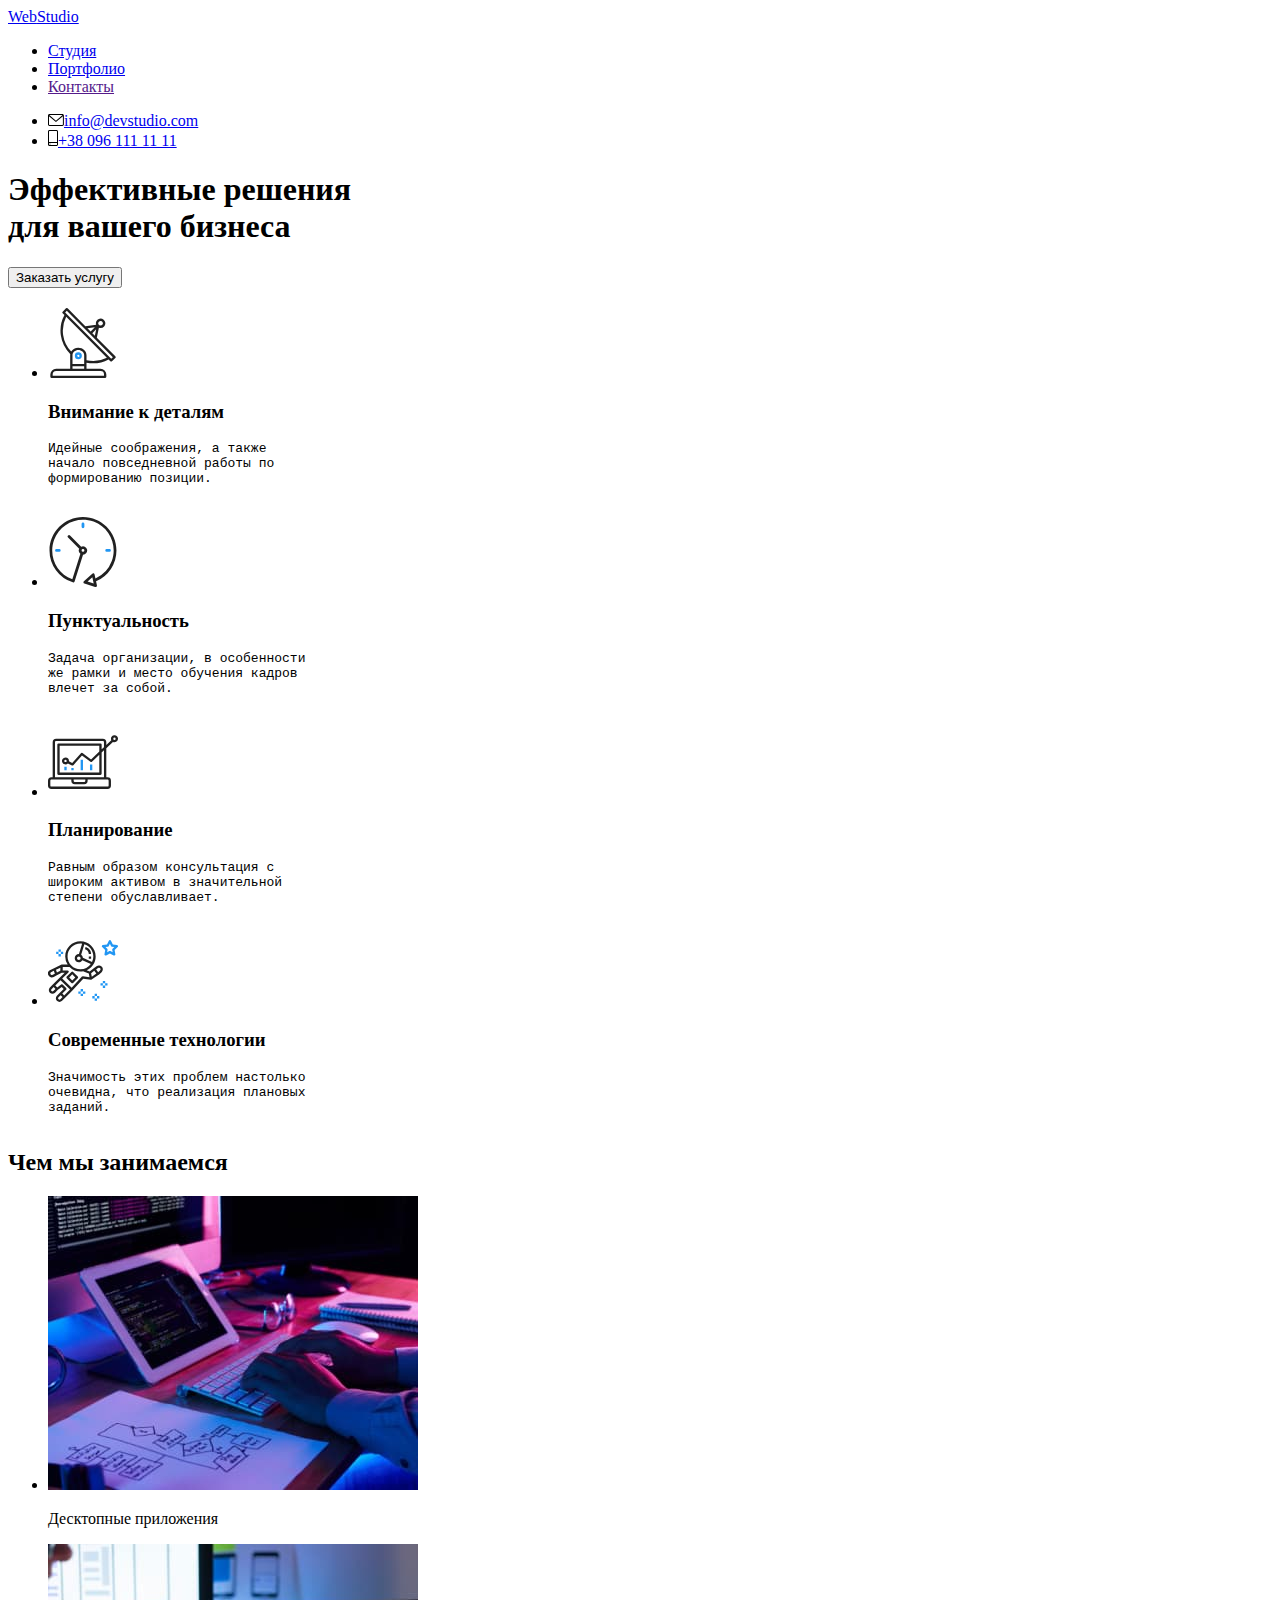
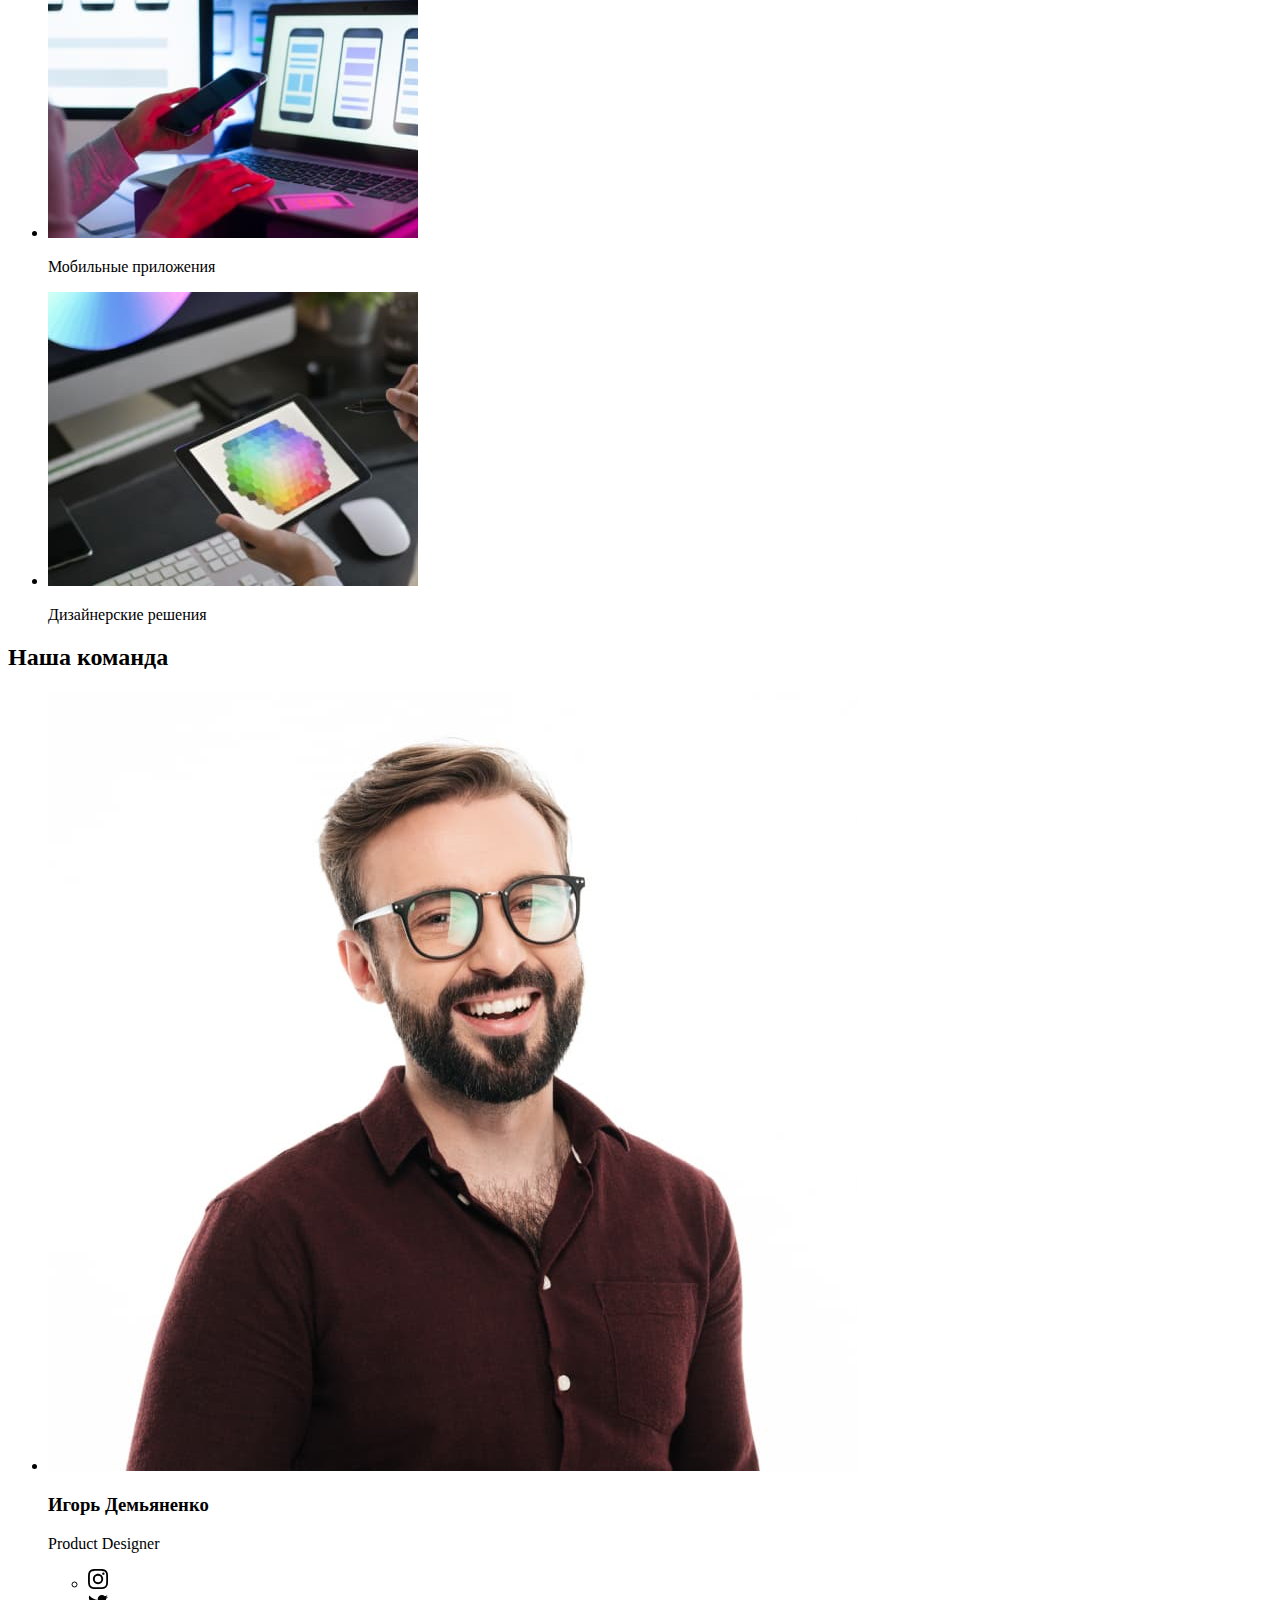
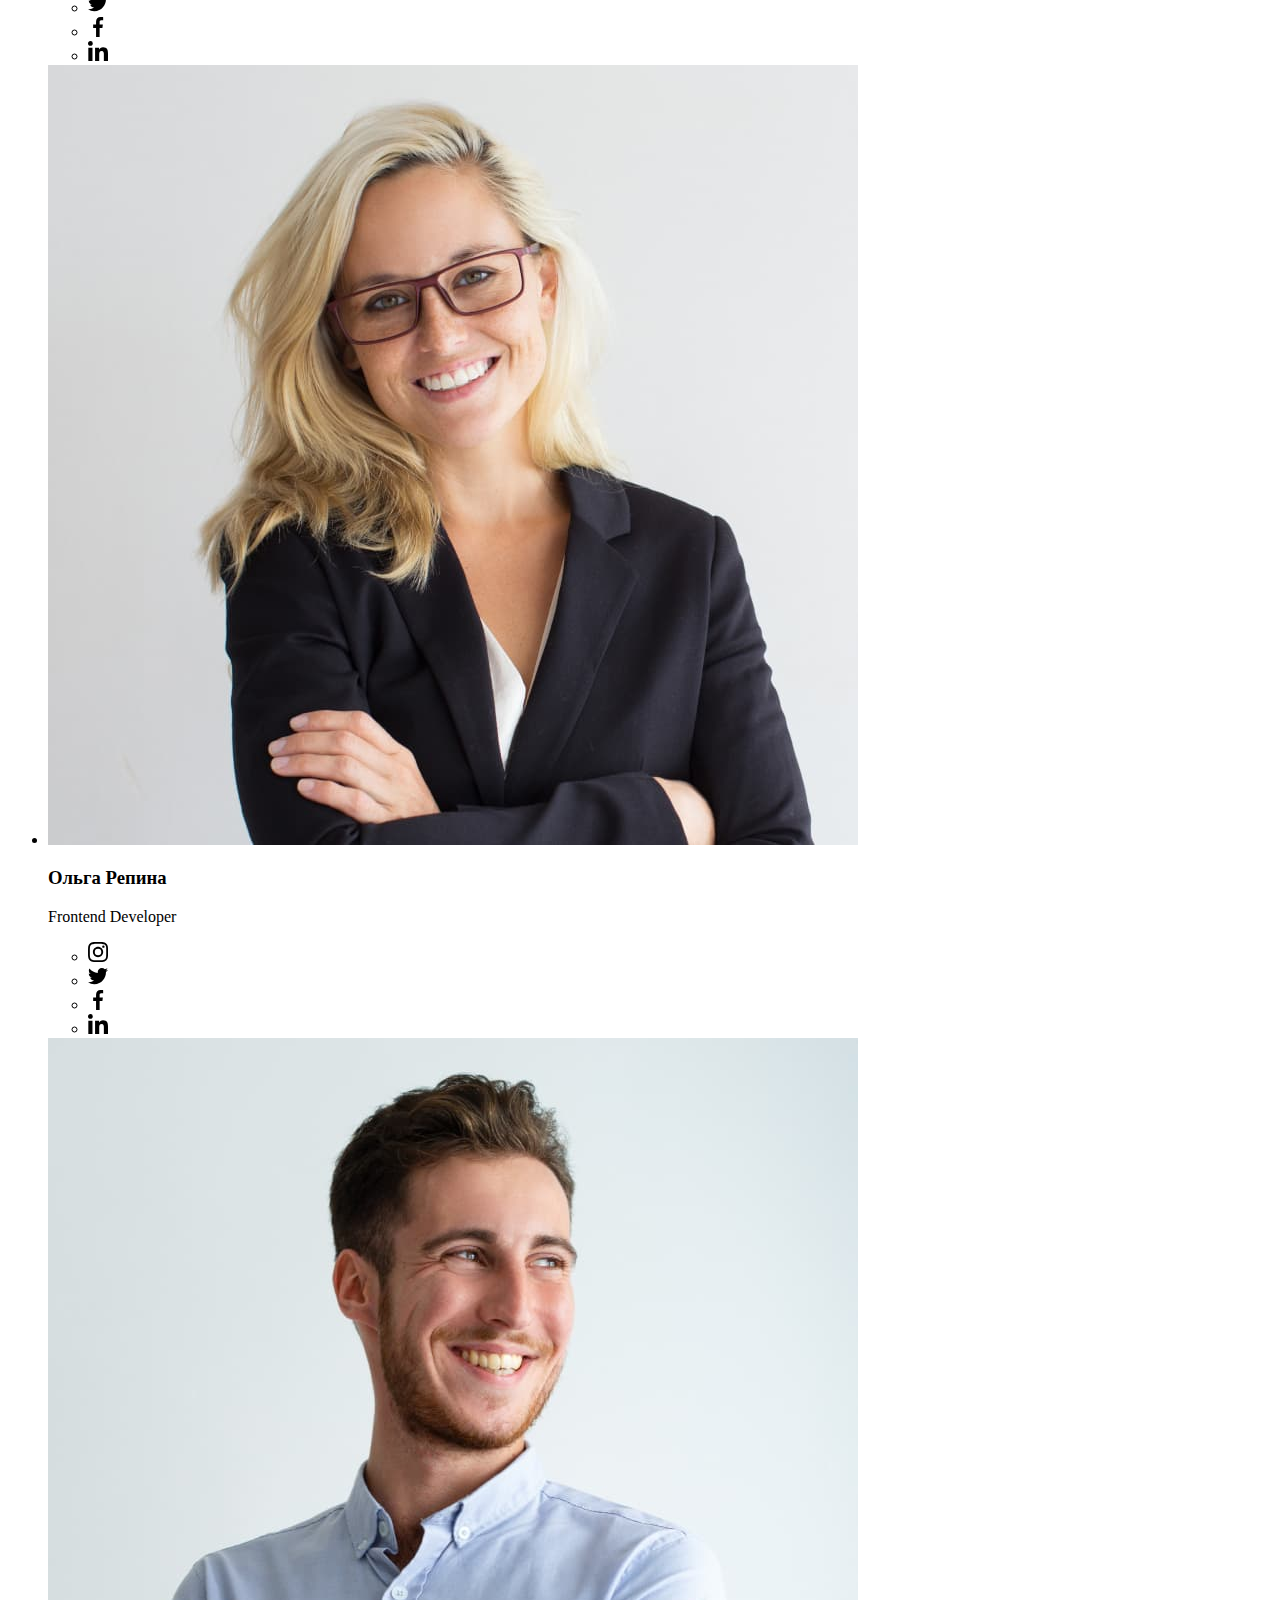
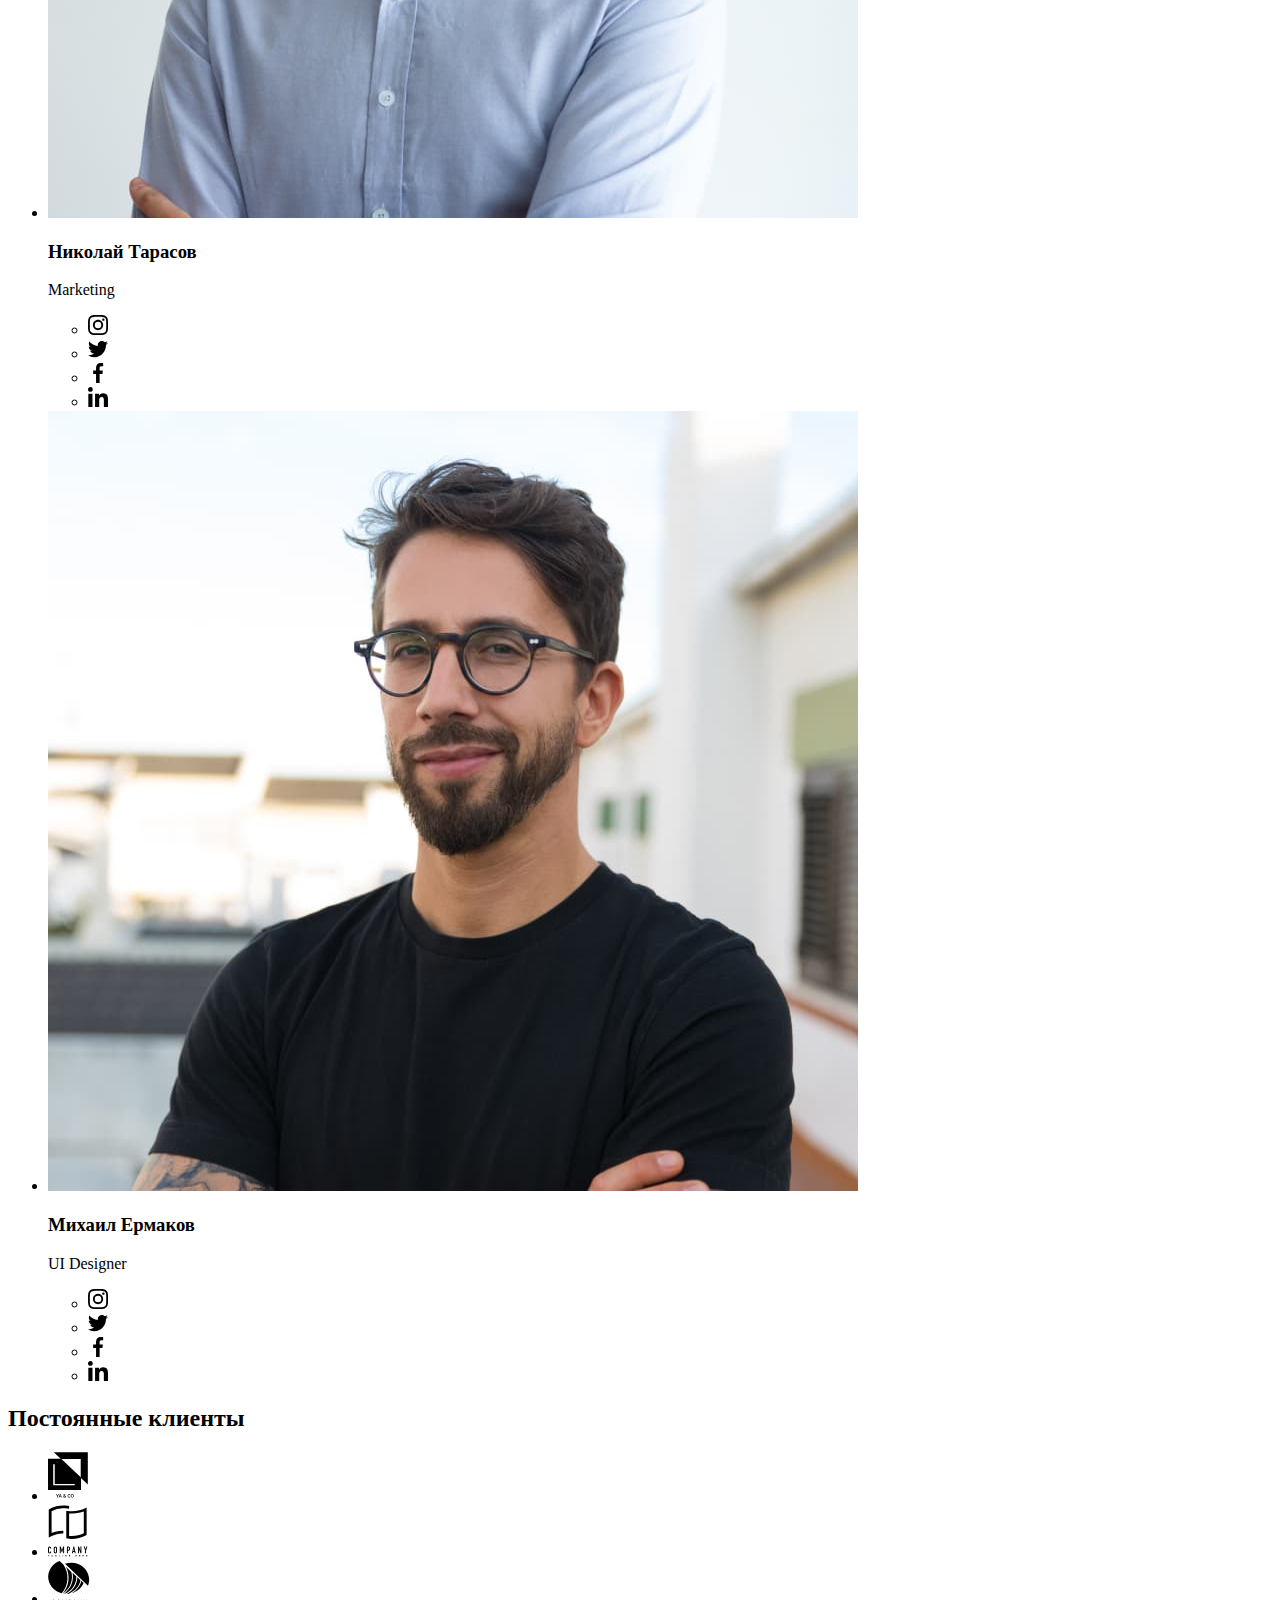
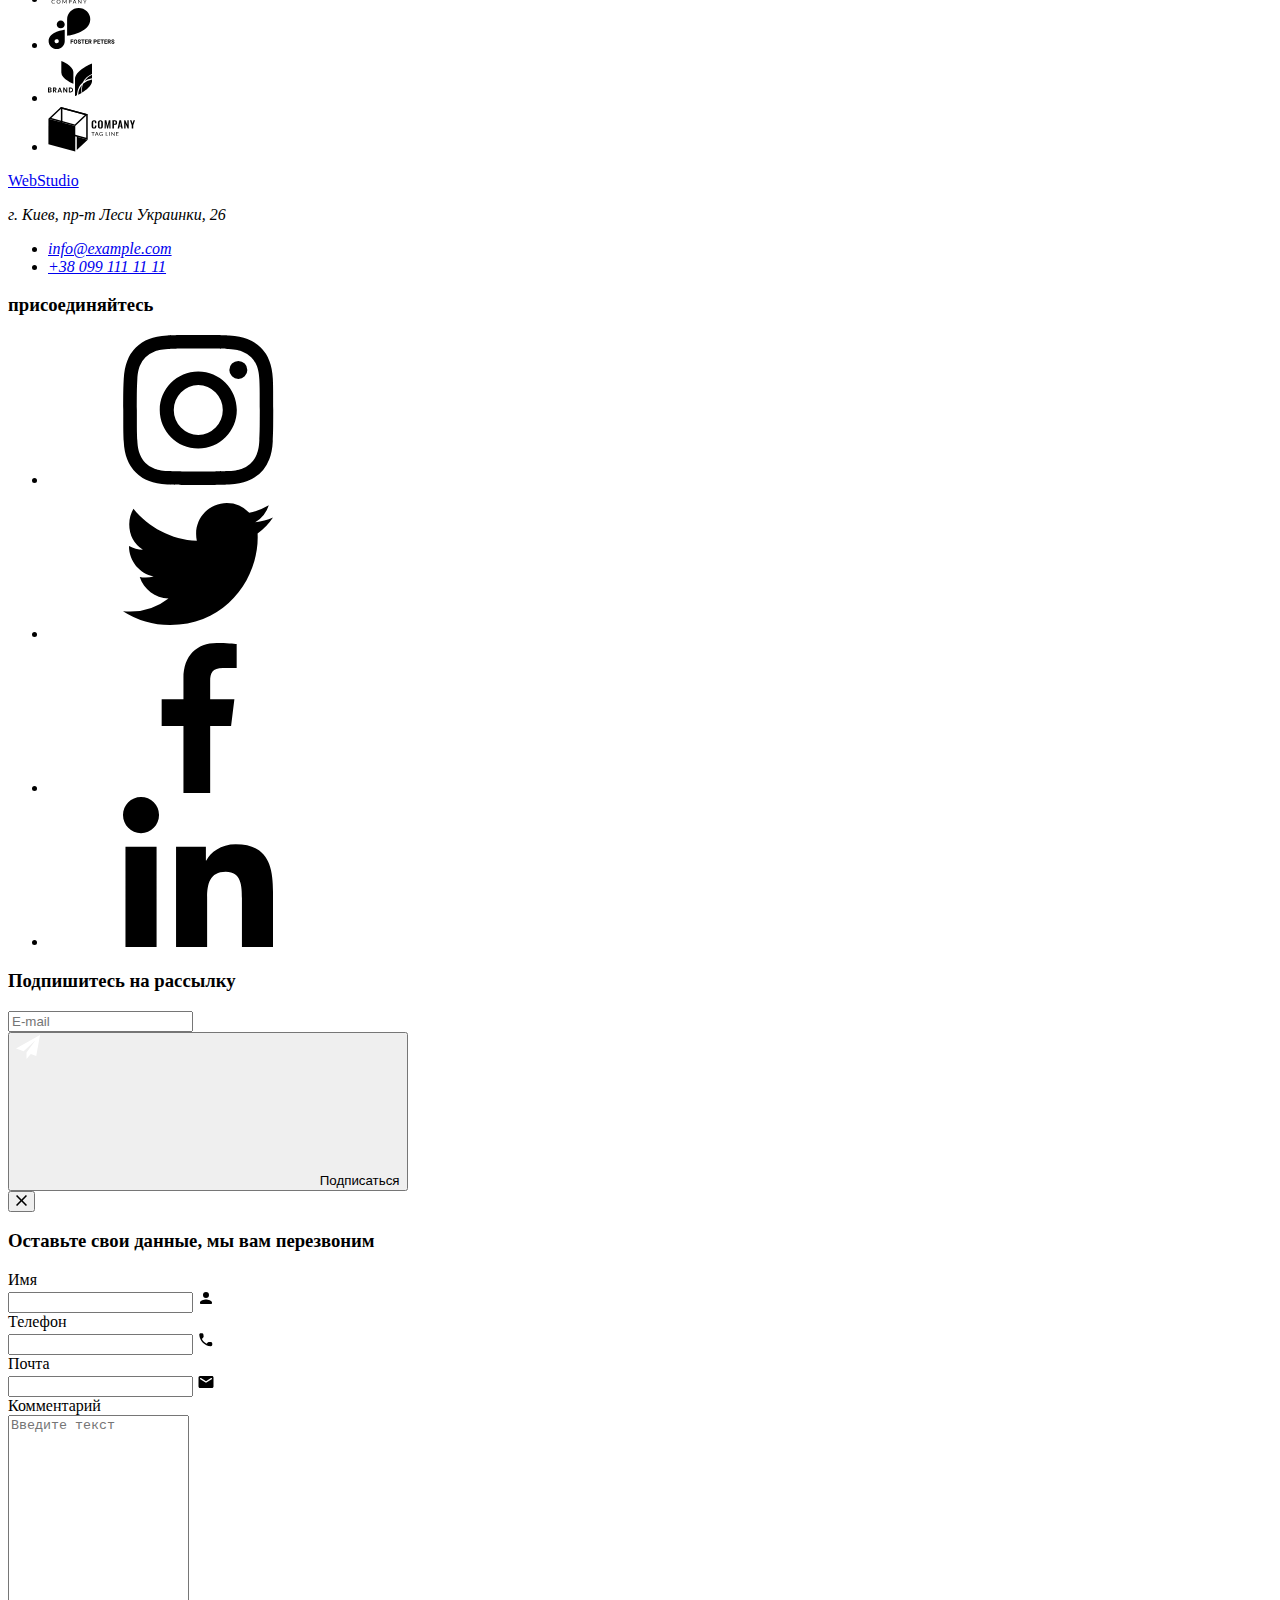
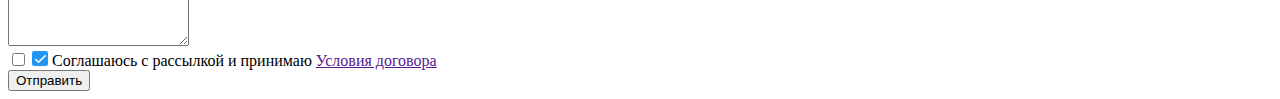
==== index.html @ 903d1317 "Добавил БЭМ класы" ====
<!DOCTYPE html>
<html lang="en">
<head>
    <meta charset="UTF-8">
    <meta name="viewport" content="width=device-width, initial-scale=1.0">
    <title>WebStudio</title>
    <!-- <link rel="stylesheet" href="./csss/normalize.css"> -->
    <link rel="preconnect" href="https://fonts.gstatic.com">
    <link href="https://fonts.googleapis.com/css2?family=Raleway:wght@700&family=Roboto:wght@400;500;700;900&display=swap" rel="stylesheet">
    <!-- <link rel="stylesheet" href="./csss/common.css">
    <link rel="stylesheet" href="./csss/variables.css"> -->
    <link rel="stylesheet" href="./css/main.min.css">
</head>
<body>
    <!-- Шапка сайта -->
    <header class="site-header">
        <div class="container site-header__container">
            <nav class="site-header__nav">
                <a href="./index.html" class="logo"><span class="logotip logotip--header">Web</span>Studio</a>
                <ul class="site-menu">
                    <li class="site-menu__item"><a href="./index.html" class="site-menu__link site-menu__link--current">Студия</a></li>
                    <li class="site-menu__item"><a href="./portfolio.html" class="site-menu__link">Портфолио</a></li>
                    <li class="site-menu__item"><a href="" class="site-menu__link">Контакты</a></li>
                </ul>
                <ul class="site-contact">
                    <li class="site-contact__item"><a href="mailto:info@devstudio.com" class="site-contact__link"><svg class="site-contact__svg" width="16" height="12"><use href="./images/icons.svg#email"></use></svg>info@devstudio.com</a></li>
                    <li class="site-contact__item"><a href="tel:+380961111111" class="site-contact__link"><svg class="site-contact__svg" width="10" height="16"><use href="./images/icons.svg#phone"></use>
                    </svg>+38 096 111 11 11</a></li>
                </ul>
            </nav>
        </div>
    </header>
    <main>
        <!-- Герой -->
        <section class="hero">
            <div class="hero__container container">
                <h1 class="hero__title">Эффективные решения <br> для вашего бизнеса</h1>
                <button class="hero__btn" type="button" data-modal-open>Заказать услугу</button>
            </div>
        </section> 
        <!-- ===FEATURES=== -->
        <section class="features">
            <div class="features__container container">
                <h2 class="visually-hidden"></h2>
                <ul class="features__name">
                    <li class="features__item">
                        <div class="features__thumb">
                            <svg class="features__svg" width="70" height="70">
                                <use href="./images/icons.svg#antenna"></use>
                            </svg>
                        </div>
                        <h3 class="features__title">Внимание к деталям</h3>
                        <p class="features__text">
                        <pre class="features__pre">
Идейные соображения, а также 
начало повседневной работы по
формированию позиции.
                        </pre></p>
                    </li>
                    <li class="features__item">
                        <div class="features__thumb">
                            <svg class="features__svg" width="70" height="70">
                                <use href="./images/icons.svg#clock"></use>
                            </svg>
                        </div>
                        <h3 class="features__title">Пунктуальность</h3>
                        <p class="features__text">
                        <pre class="features__pre">
Задача организации, в особенности
же рамки и место обучения кадров
влечет за собой.
                        </pre></p>
                    </li>
                    <li class="features__item">
                        <div class="features__thumb">
                            <svg class="features__svg" width="70" height="70">
                                <use href="./images/icons.svg#diagram"></use>
                            </svg>
                        </div>
                        <h3 class="features__title">Планирование</h3>
                        <p class="features__text">
                        <pre class="features__pre">
Равным образом консультация с
широким активом в значительной
степени обуславливает.
                        </pre></p>
                    </li>
                    <li class="features__item">
                        <div class="features__thumb">
                            <svg class="features__svg" width="70" height="70">
                                <use href="./images/icons.svg#astronaut"></use>
                            </svg>
                        </div>
                        <h3 class="features__title">Современные технологии</h3>
                        <p class="features__text">
                        <pre class="features__pre">
Значимость этих проблем настолько
очевидна, что реализация плановых
заданий.
                        </pre></p>
                    </li>
                </ul>
            </div>
        </section>
        <!-- Чем занимаемся -->
        <section class="passion">
            <div class="passion-container container">
                <h2 class="passion__title">Чем мы занимаемся</h2>
            <ul class="passion__name">
                <li class="passion__item">
                    <div class="passion__thumb">
                        <img src="images/picture1.jpg" alt="Десктопные приложения">
                        <div class="passion__card">
                            <p>Десктопные приложения</p>
                        </div>
                   </div>
                </li>


                <li class="passion__item">
                    <div class="passion__thumb">
                        <img src="images/picture2.jpg" alt="Мобильные приложения">
                        <div class="passion__card">
                            <p>Мобильные приложения</p>
                        </div>
                   </div>
                </li>
                <li class="passion__item">
                    <div class="passion__thumb">
                        <img src="images/picture3.jpg" alt="Дизайнерские решения">
                        <div class="passion__card">
                            <p>Дизайнерские решения</p>
                        </div>
                   </div>
                </li>
            </ul>
            </div>
        </section>
        <!--===Команда===-->
        <section class="team">
            <div class="team__container container">
                <h2 class="team__title">Наша команда</h2>
            <ul class="team__name">
                <li class="team__item">
                    <div class="team__thumb">
                        <img src="images/photo1.jpg" alt="Фото учасника команды">
                    </div>
                    <div class="worker">
                        <h3 class="worker__title">Игорь Демьяненко</h3>
                        <p class="worker__text">Product Designer</p>
                        <ul class="worker__menu">

                            <li class="worker__item">
                                <a class="worker__link" href="">
                                    <svg class="worker__svg" width="20" height="20">
                                        <use href="./images/icons.svg#instagram">
                                        </use>
                                    </svg>
                                </a>
                            </li>
                            <li class="worker__item">
                                <a class="worker__link" href="">
                                    <svg class="worker__svg" width="20" height="20">
                                        <use href="./images/icons.svg#twitter">
                                        </use>
                                    </svg>
                                </a>
                            </li>
                            <li class="worker__item">
                                <a class="worker__link" href="">
                                    <svg class="worker__svg" width="20" height="20">
                                        <use href="./images/icons.svg#facebook">
                                        </use>
                                    </svg>
                                </a>
                            </li>
                            <li class="worker__item">
                                <a class="worker__link" href="">
                                    <svg class="worker__svg" width="20" height="20">
                                        <use href="./images/icons.svg#linkedin">
                                        </use>
                                    </svg>
                                </a>
                            </li>
                        </ul>
                    </div>
                </li>
                
                
                <li class="team__item">
                    <div class="team__thumb">
                        <img src="images/photo2.jpg" alt="Фото учасника команды">
                    </div>
                    <div class="worker">
                        <h3 class="worker__title">Ольга Репина</h3>
                        <p class="worker__text">Frontend Developer</p>
                        <ul class="worker__menu">

                            <li class="worker__item">
                                <a class="worker__link" href="">
                                    <svg class="worker__svg" width="20" height="20">
                                        <use href="./images/icons.svg#instagram">
                                        </use>
                                    </svg>
                                </a>
                            </li>
                            <li class="worker__item">
                                <a class="worker__link" href="">
                                    <svg class="worker__svg" width="20" height="20">
                                        <use href="./images/icons.svg#twitter">
                                        </use>
                                    </svg>
                                </a>
                            </li>
                            <li class="worker__item">
                                <a class="worker__link" href="">
                                    <svg class="worker__svg" width="20" height="20">
                                        <use href="./images/icons.svg#facebook">
                                        </use>
                                    </svg>
                                </a>
                            </li>
                            <li class="worker__item">
                                <a class="worker__link" href="">
                                    <svg class="worker__svg" width="20" height="20">
                                        <use href="./images/icons.svg#linkedin">
                                        </use>
                                    </svg>
                                </a>
                            </li>
                        </ul>
                    </div>
                </li>
                <li class="team__item">
                    <div class="team__thumb">
                        <img src="images/photo3.jpg" alt="Фото учасника команды">
                    </div>
                    <div class="worker">
                        <h3 class="worker__title">Николай Тарасов</h3>
                        <p class="worker__text">Marketing</p>
                        <ul class="worker__menu">

                            <li class="worker__item">
                                <a class="worker__link" href="">
                                    <svg class="worker__svg" width="20" height="20">
                                        <use href="./images/icons.svg#instagram">
                                        </use>
                                    </svg>
                                </a>
                            </li>
                            <li class="worker__item">
                                <a class="worker__link" href="">
                                    <svg class="worker__svg" width="20" height="20">
                                        <use href="./images/icons.svg#twitter">
                                        </use>
                                    </svg>
                                </a>
                            </li>
                            <li class="worker__item">
                                <a class="worker__link" href="">
                                    <svg class="worker__svg" width="20" height="20">
                                        <use href="./images/icons.svg#facebook">
                                        </use>
                                    </svg>
                                </a>
                            </li>
                            <li class="worker__item">
                                <a class="worker__link" href="">
                                    <svg class="worker__svg" width="20" height="20">
                                        <use href="./images/icons.svg#linkedin">
                                        </use>
                                    </svg>
                                </a>
                            </li>
                        </ul>
                    </div>
                </li>
                <li class="team__item">
                    <div class="team__thumb">
                        <img src="images/photo4.jpg" alt="Фото учасника команды">
                    </div>
                    <div class="worker">
                        <h3 class="worker__title">Михаил Ермаков</h3>
                        <p class="worker__text">UI Designer</p>
                        <ul class="worker__menu">

                            <li class="worker__item">
                                <a class="worker__link" href="">
                                    <svg class="worker__svg" width="20" height="20">
                                        <use href="./images/icons.svg#instagram">
                                        </use>
                                    </svg>
                                </a>
                            </li>
                            <li class="worker__item">
                                <a class="worker__link" href="">
                                    <svg class="worker__svg" width="20" height="20">
                                        <use href="./images/icons.svg#twitter">
                                        </use>
                                    </svg>
                                </a>
                            </li>
                            <li class="worker__item">
                                <a class="worker__link" href="">
                                    <svg class="worker__svg" width="20" height="20">
                                        <use href="./images/icons.svg#facebook">
                                        </use>
                                    </svg>
                                </a>
                            </li>
                            <li class="worker__item">
                                <a class="worker__link" href="">
                                    <svg class="worker__svg" width="20" height="20">
                                        <use href="./images/icons.svg#linkedin">
                                        </use>
                                    </svg>
                                </a>
                            </li>
                        </ul>
                    </div>
                </li>
            </ul>
            </div>
        </section>
        <section class="clients">
            <div class="clients__container container">
                <h2 class="clients__title">Постоянные клиенты</h2>
            <ul class="clients__name">
                <li class="clients__item">
                    <a class="clients__link" href="">
                        <svg class="clients__logo" width="44" height="49">
                            <use href="./images/icons.svg#logo1"></use>
                        </svg>
                    </a>
                </li>
                <li class="clients__item">
                    <a class="clients__link" href="">
                        <svg class="clients__logo" width="40" height="52">
                            <use href="./images/icons.svg#logo2"></use>
                        </svg>
                    </a>
                </li>
                <li class="clients__item">
                    <a class="clients__link" href="">
                        <svg class="clients__logo" width="42" height="43">
                            <use href="./images/icons.svg#logo3"></use>
                        </svg>
                    </a>
                </li>
                <li class="clients__item">
                    <a class="clients__link" href="">
                        <svg class="clients__logo" width="80" height="42">
                            <use href="./images/icons.svg#logo4"></use>
                        </svg>
                    </a>
                </li>
                <li class="clients__item">
                    <a class="clients__link" href="">
                        <svg class="clients__logo" width="44" height="49">
                            <use href="./images/icons.svg#logo5"></use>
                        </svg>
                    </a>
                </li>
                <li class="clients__item">
                    <a class="clients__link" href="">
                        <svg class="clients__logo" width="88" height="45">
                            <use href="./images/icons.svg#logo6"></use>
                        </svg>
                    </a>
                </li>
            </ul>
             </div>
        </section>
    </main>
    <!-- Футер -->
    <footer class="site-footer">
        <div class="site-footer__container container">

            <div class="contact">
                <a href="./index.html" class="site-address__logo"><span class="site-address__color">Web</span><span class="colorstudio">Studio</span></a>
                <address class="address">
                    <p class="site-address__text">г. Киев, пр-т Леси Украинки, 26</p> 
                    <ul class="address-list">
                        <li class="address-list__item"><a href="mailto:info@example.com" class="address-list__link address-list__link--mail">info@example.com</a></li>
                        <li class="address-list__item"><a href="tel:+380991111111" class="address-list__link address-list__link--telephone">+38 099 111 11 11</a></li>
                    </ul>    
                </address>
            </div>
       
            <div class="network">
                <h3 class="network__title">присоединяйтесь</h3>
                <ul class="network__menu">
                    <li class="network__item">
                        <a class="network__link" href="#">
                            <svg class="natwork__svg">
                                <use href="./images/icons.svg#instagram">
                                </use>
                            </svg>
                        </a>
                    </li>
                    <li class="network__item">
                        <a class="network__link" href="#">
                            <svg class="natwork__svg">
                                <use href="./images/icons.svg#twitter">
                                </use>
                            </svg>
                        </a>
                    </li>
                    <li class="network__item">
                        <a class="network__link" href="#">
                            <svg class="natwork__svg">
                                <use href="./images/icons.svg#facebook">
                                </use>
                            </svg>
                        </a>
                    </li>
                    <li class="network__item">
                        <a class="network__link" href="#">
                            <svg class="natwork__svg">
                                <use href="./images/icons.svg#linkedin">
                                </use>
                            </svg>
                        </a>
                    </li>
                </ul>
            </div>

            <div class="form">
                <h3 class="form__title">Подпишитесь на рассылку</h3>
                <div class="form__box">
                    <form autocomplete="off">
                        <div class="form__thumb">
                            <label>
                                <input class="form__input" type="email" name="email" placeholder="E-mail">
                            </label>
                            <div>
                                <button class="form__btn" type="submit">
                                    <svg class="form__svg">
                                        <use href="./images/icons.svg#send-modal" width="24" height="24"></use>
                                    </svg>
                                    Подписаться
                                </button>
                            </div>
                        </div>
                    </form>
                </div>
            </div>

        </div>
    </footer>

    <div class="backdrop is-hidden" data-modal>
        <div class="backdrop-modal">
            <button class="backdrop-modal__button" type="button" data-modal-close>
                <svg class="backdrop-modal__svg" width="11" height="11">
                    <use href="./images/icons.svg#close"></use>
                </svg>
            </button>
            <div>
                <h3 class="backdrop-modal__title">Оставьте свои данные, мы вам перезвоним</h3>
                <form class="backdrop-modal__form" autocomplete="off">
                    
                    <div class="order">
                      <label for="name" class="order__label">Имя</label>
                      <div class="order__thumb">
                        <input class="order__input" type="text" name="name" id="name" />
                        <svg width="18" height="18" class="order__svg">
                          <use href="images/icons.svg#person-modal"></use>
                        </svg>
                      </div>
                    </div>
              
                    <div class="order">
                      <label for="tel" class="order__label">Телефон</label>
                      <div class="order__thumb">
                        <input class="order__input" type="tel" name="tel" id="tel" />
                        <svg width="18" height="18" class="order__svg">order__svg
                          <use href="images/icons.svg#phone-modal"></use>
                        </svg>
                      </div>
                    </div>

                    <div class="order">
                        <label for="email" class="order__label">Почта</label>
                        <div class="order__thumb">
                          <input class="order__input" type="email" name="email" id="email" />
                          <svg width="18" height="18" class="order__svg">
                            <use href="images/icons.svg#email-modal"></use>
                          </svg>
                        </div>
                    </div>

                    <div class="order">
                        <label for="comment" class="order__label">Комментарий</label>
                        <div class="order__thumb">
                            <textarea class="order__input order__input--textarea" name="comment" rows="15" id="comment" placeholder="Введите текст"></textarea>
                        </div>
                    </div>

                    <div class="order order--check">
                        <label class="checkbox">

                                <input class="checkbox__input" type="checkbox" name="check" id="check">
                                <svg class="checkbox__image" width="16" height="15">
                                    <use href="./images/icons.svg#check-modal"></use>
                                </svg>
                                <span class="checkbox__icon"></span>
                                <span class="checkbox__text">
                                    Соглашаюсь с рассылкой и принимаю <a class="checkbox__link" href="">Условия договора</a>
                                </span> 
                            
                        </label>
                    </div>
                    
                    <div class="send-modal">
                        <button class="send-modal__btn" type="submit">Отправить</button>
                    </div>
                    
                </form>
            </div>
        </div>

    </div>
    <!-- <script>
        const { height: pageHeaderHeight } = document
        .querySelector(".header")
        .getBoundingClientRect();
        
        document.body.style.paddingTop = '${pageHeaderHeight}px';
    </script> -->
    <script src="./js/modal.js"></script>
</body>
</html>
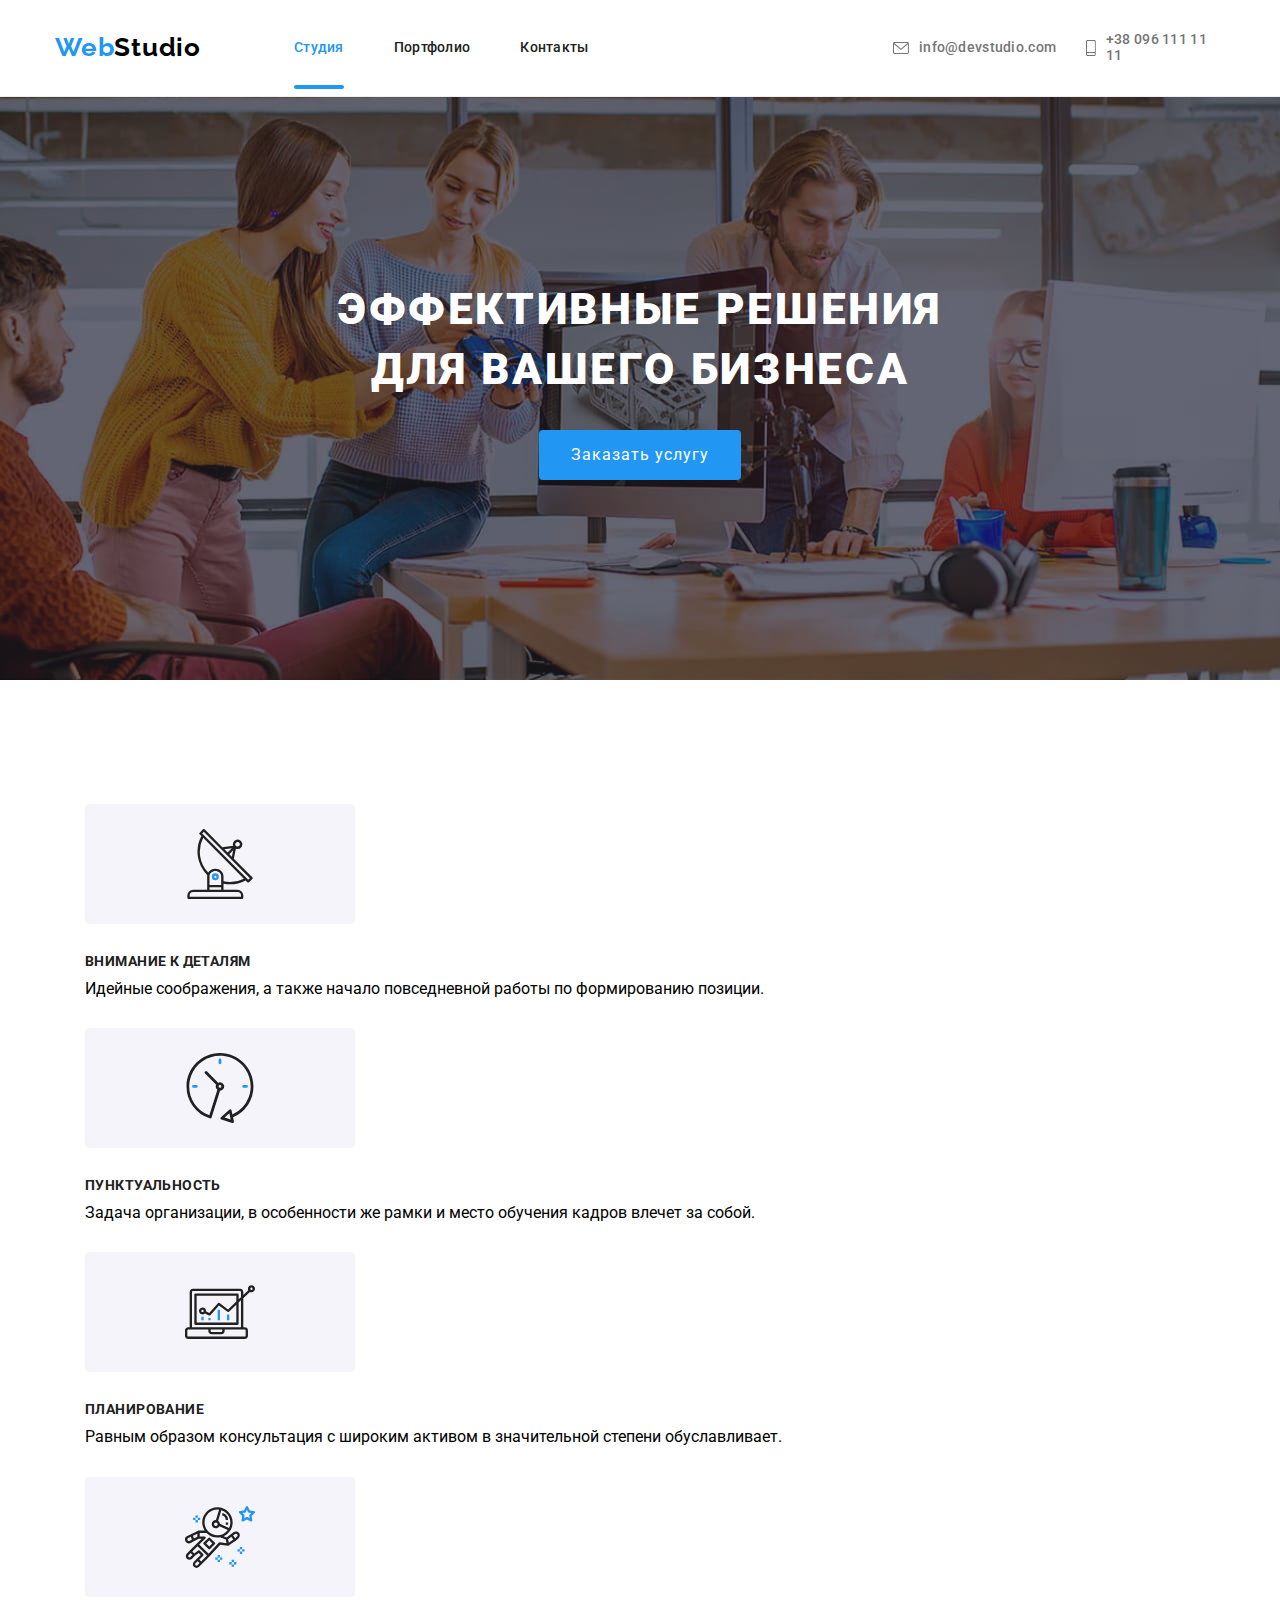
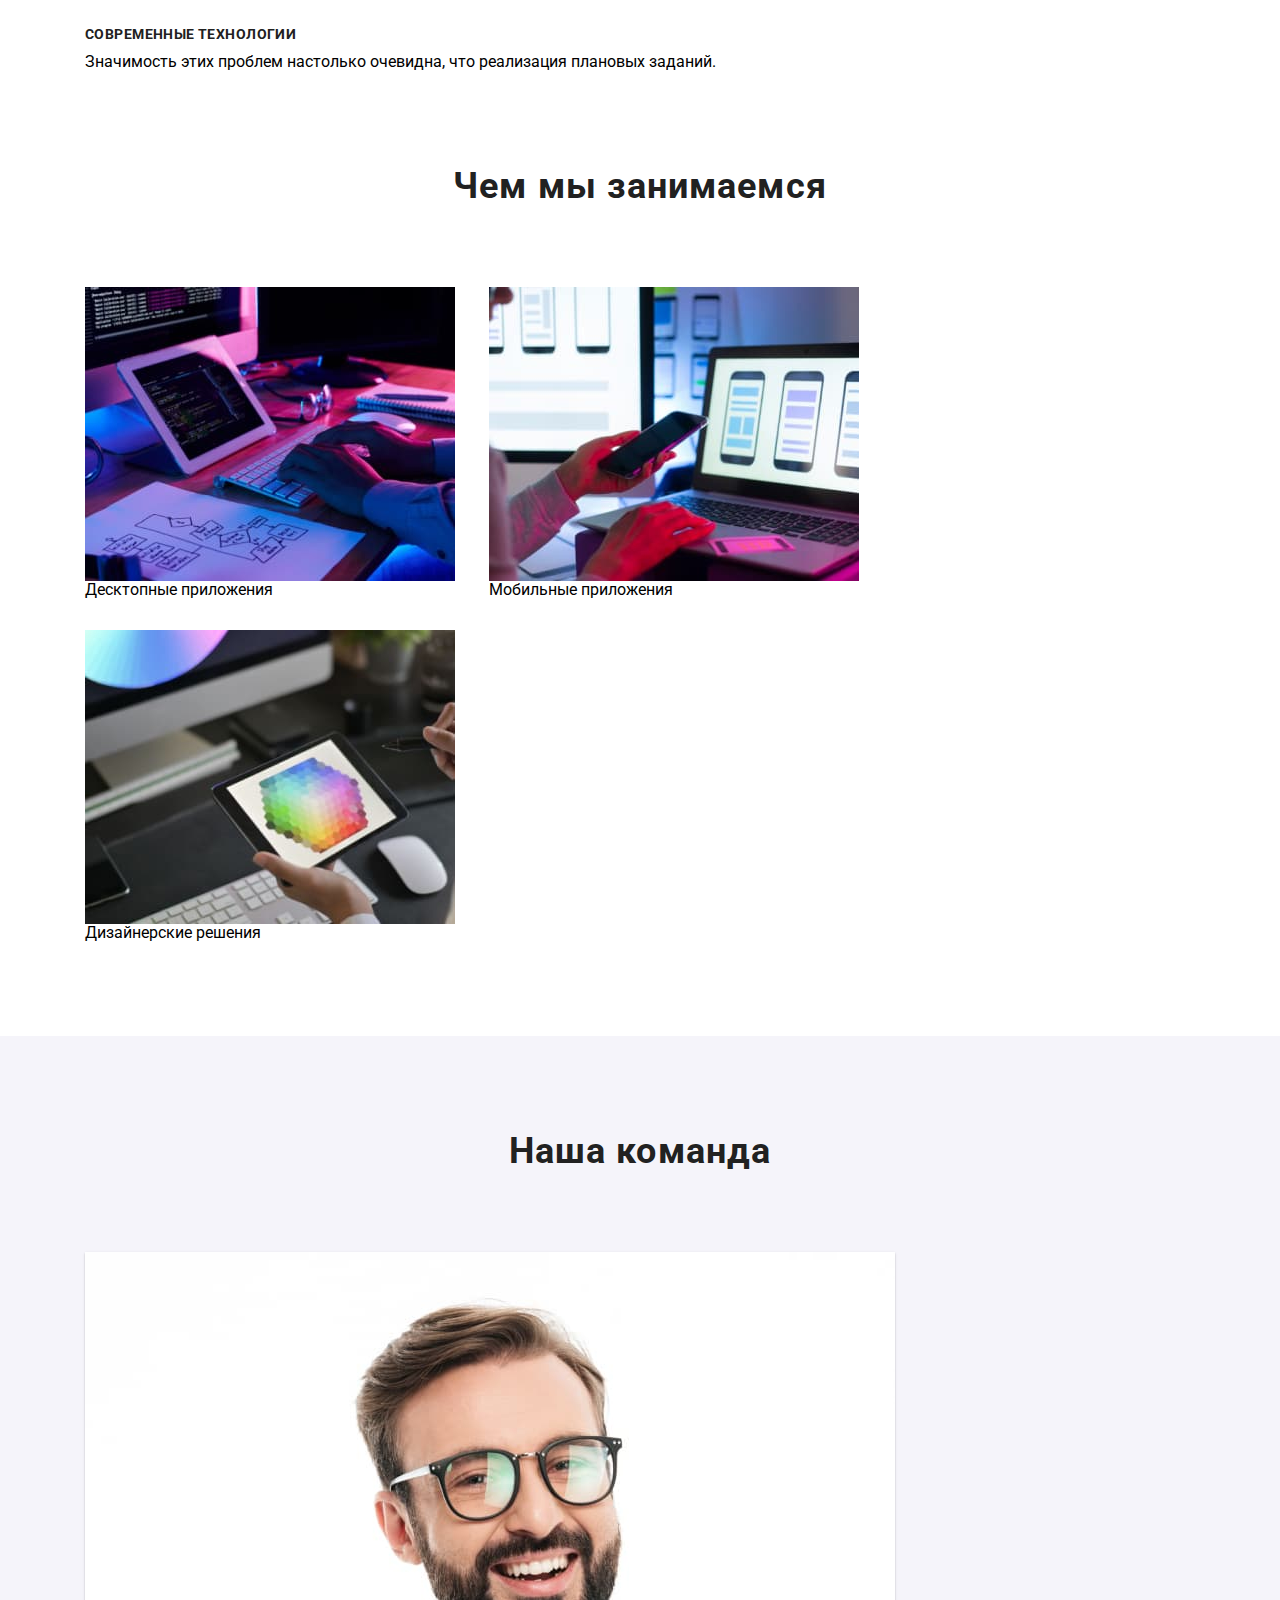
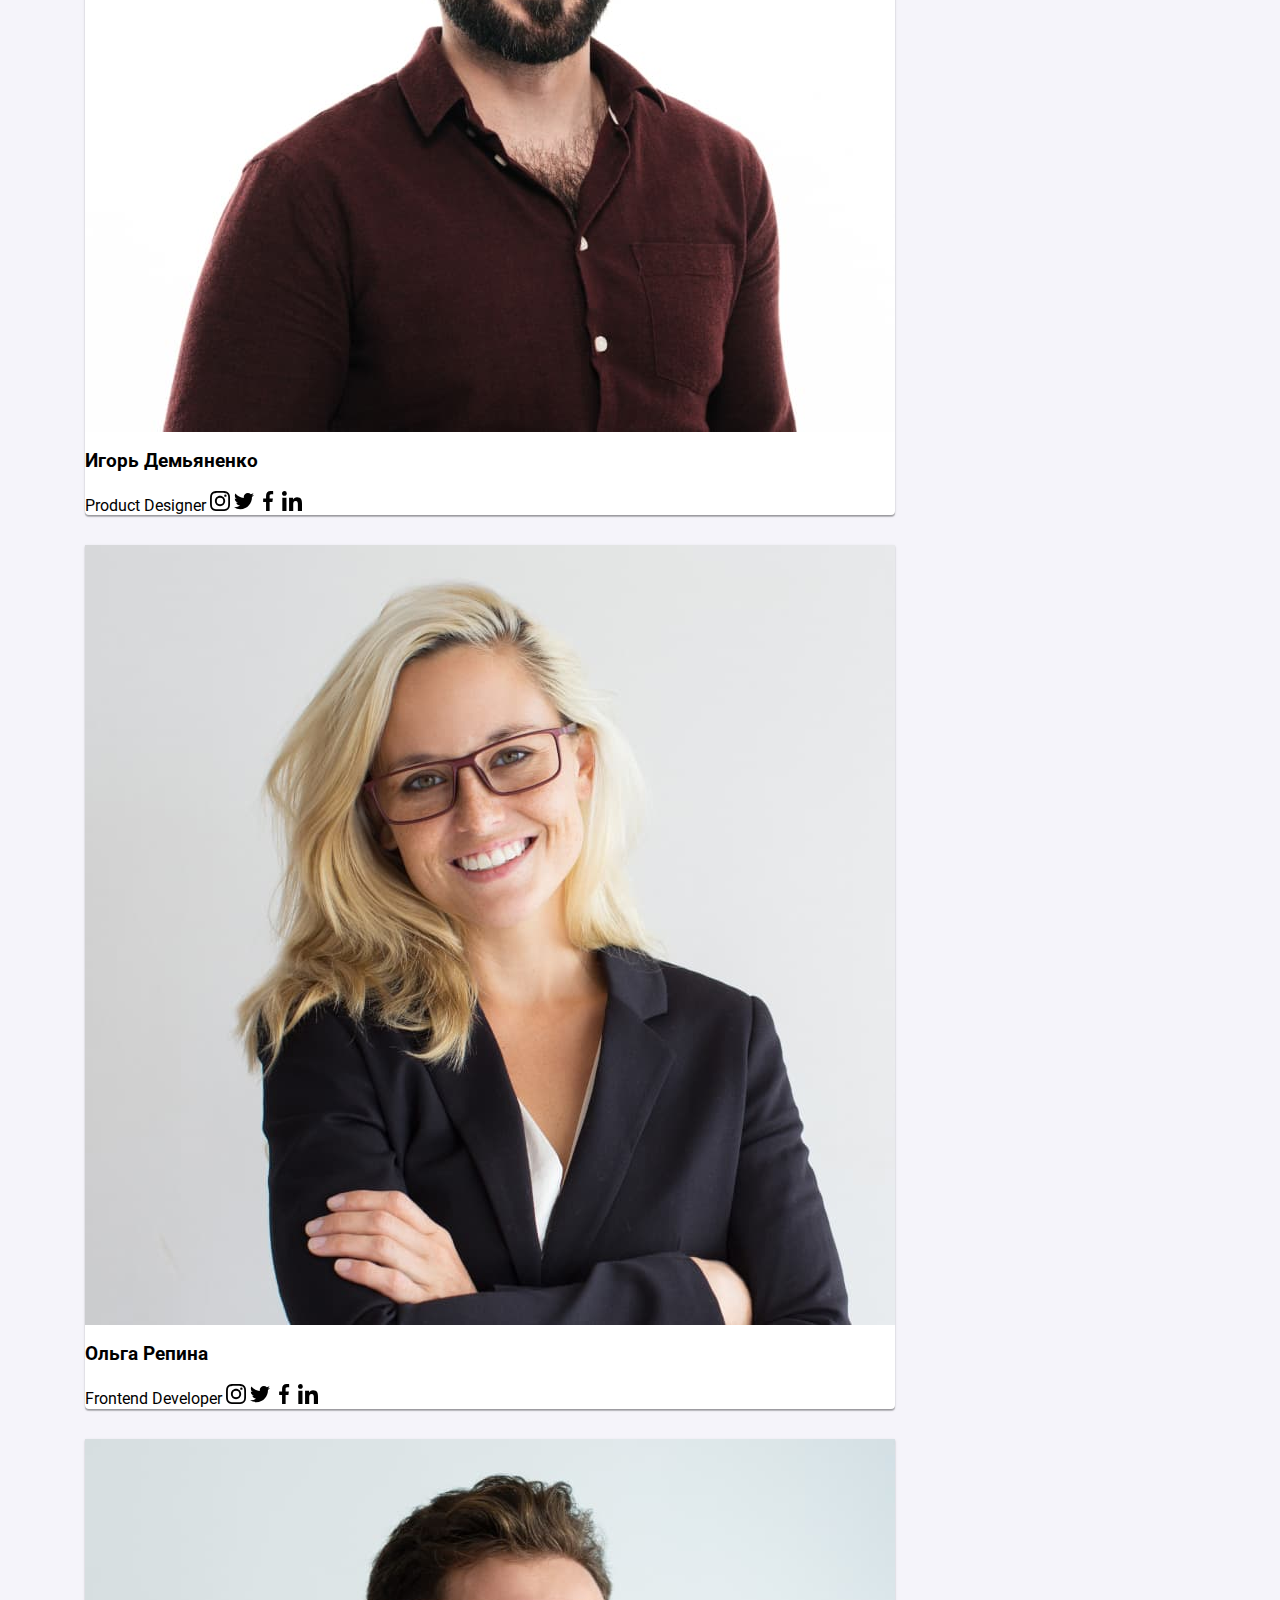
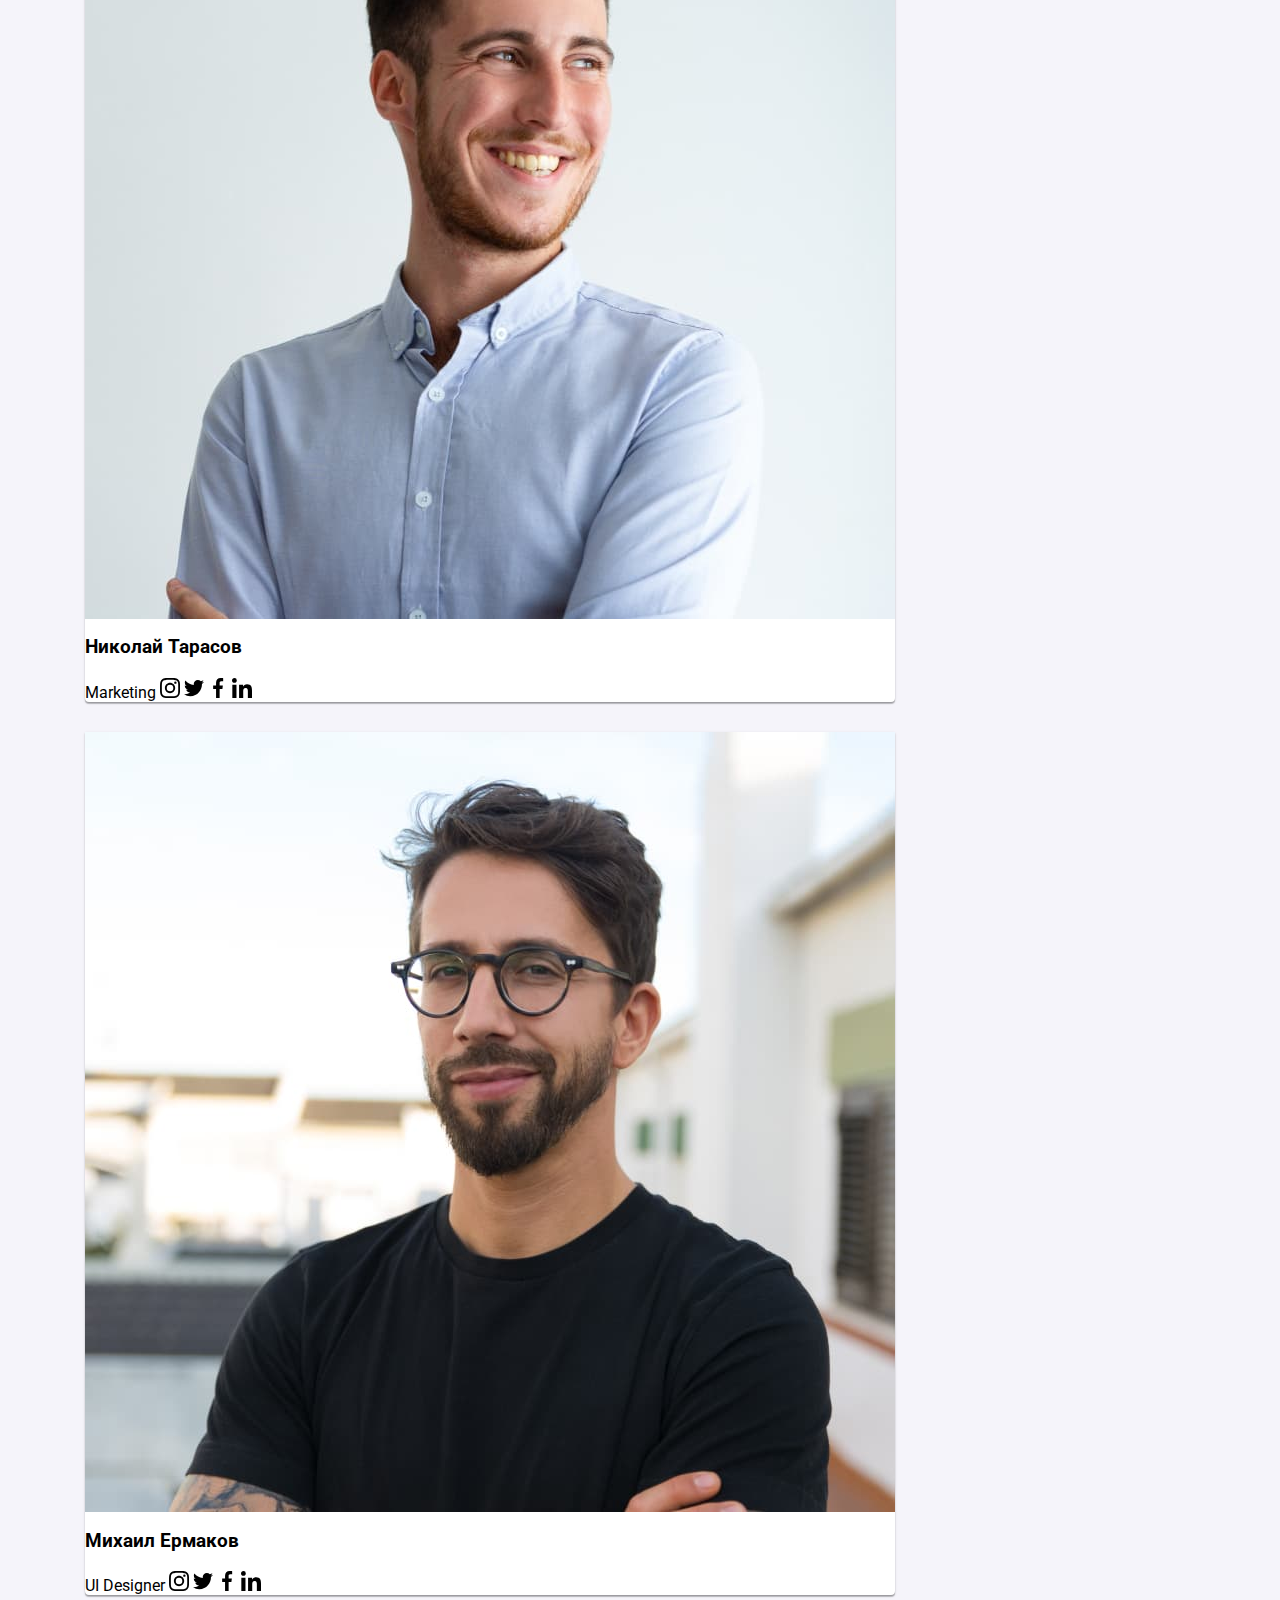
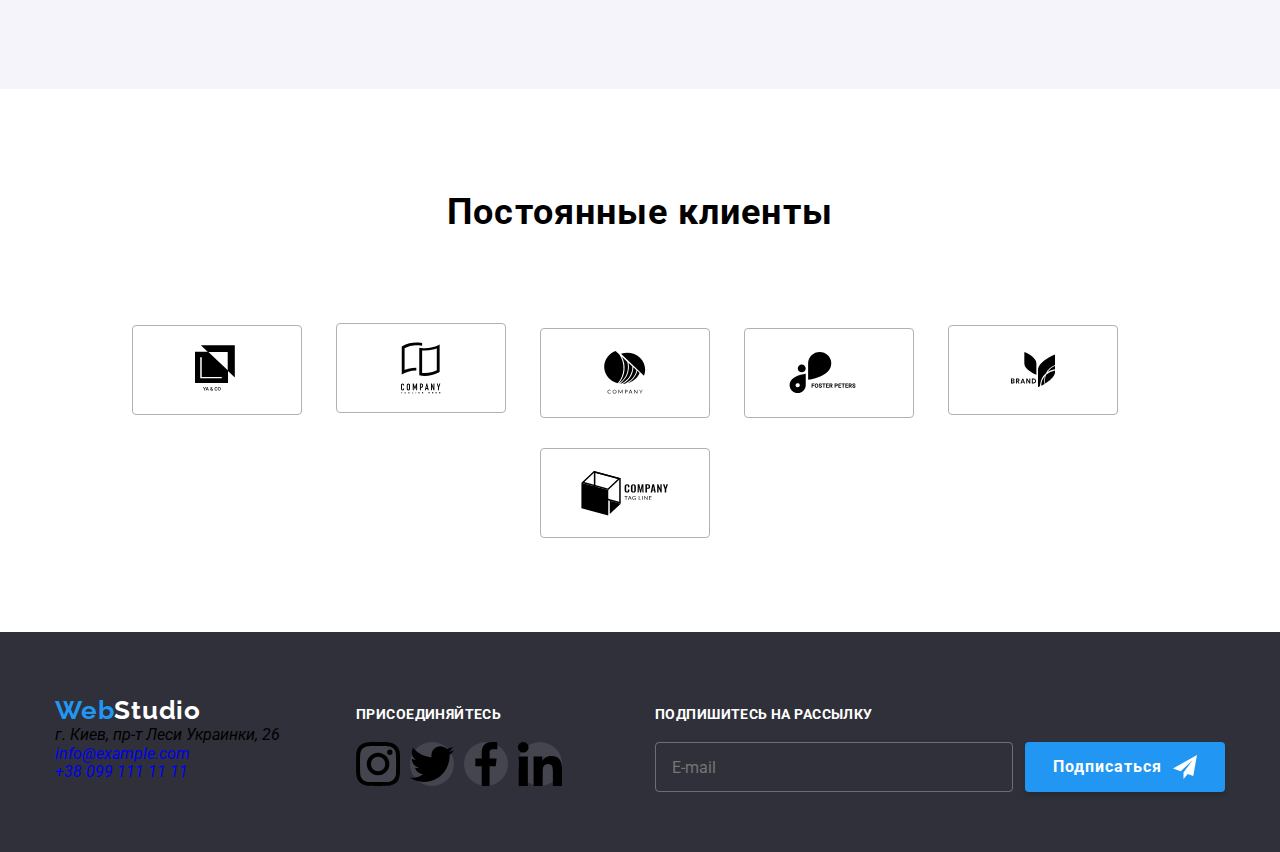
==== commit 685a364e: "Исправлена верстка" ====
--- a/index.html
+++ b/index.html
@@ -42,7 +42,7 @@
         <section class="features">
             <div class="features__container container">
                 <h2 class="visually-hidden"></h2>
-                <ul class="features__name">
+                <ul class="features__list">
                     <li class="features__item">
                         <div class="features__thumb">
                             <svg class="features__svg" width="70" height="70">
@@ -51,11 +51,9 @@
                         </div>
                         <h3 class="features__title">Внимание к деталям</h3>
                         <p class="features__text">
-                        <pre class="features__pre">
-Идейные соображения, а также 
-начало повседневной работы по
-формированию позиции.
-                        </pre></p>
+                        Идейные соображения, а также 
+                        начало повседневной работы по
+                        формированию позиции.</p>
                     </li>
                     <li class="features__item">
                         <div class="features__thumb">
@@ -65,11 +63,9 @@
                         </div>
                         <h3 class="features__title">Пунктуальность</h3>
                         <p class="features__text">
-                        <pre class="features__pre">
-Задача организации, в особенности
-же рамки и место обучения кадров
-влечет за собой.
-                        </pre></p>
+                        Задача организации, в особенности
+                        же рамки и место обучения кадров
+                        влечет за собой.</p>
                     </li>
                     <li class="features__item">
                         <div class="features__thumb">
@@ -79,11 +75,9 @@
                         </div>
                         <h3 class="features__title">Планирование</h3>
                         <p class="features__text">
-                        <pre class="features__pre">
-Равным образом консультация с
-широким активом в значительной
-степени обуславливает.
-                        </pre></p>
+                        Равным образом консультация с
+                        широким активом в значительной
+                        степени обуславливает.</p>
                     </li>
                     <li class="features__item">
                         <div class="features__thumb">
@@ -93,11 +87,9 @@
                         </div>
                         <h3 class="features__title">Современные технологии</h3>
                         <p class="features__text">
-                        <pre class="features__pre">
-Значимость этих проблем настолько
-очевидна, что реализация плановых
-заданий.
-                        </pre></p>
+                        Значимость этих проблем настолько
+                        очевидна, что реализация плановых
+                        заданий.</p>
                     </li>
                 </ul>
             </div>
@@ -106,11 +98,11 @@
         <section class="passion">
             <div class="passion-container container">
                 <h2 class="passion__title">Чем мы занимаемся</h2>
-            <ul class="passion__name">
+            <ul class="passion__list">
                 <li class="passion__item">
                     <div class="passion__thumb">
                         <img src="images/picture1.jpg" alt="Десктопные приложения">
-                        <div class="passion__card">
+                        <div class="passion__discription">
                             <p>Десктопные приложения</p>
                         </div>
                    </div>
@@ -120,7 +112,7 @@
                 <li class="passion__item">
                     <div class="passion__thumb">
                         <img src="images/picture2.jpg" alt="Мобильные приложения">
-                        <div class="passion__card">
+                        <div class="passion__discription">
                             <p>Мобильные приложения</p>
                         </div>
                    </div>
@@ -128,7 +120,7 @@
                 <li class="passion__item">
                     <div class="passion__thumb">
                         <img src="images/picture3.jpg" alt="Дизайнерские решения">
-                        <div class="passion__card">
+                        <div class="passion__discription">
                             <p>Дизайнерские решения</p>
                         </div>
                    </div>
@@ -140,43 +132,43 @@
         <section class="team">
             <div class="team__container container">
                 <h2 class="team__title">Наша команда</h2>
-            <ul class="team__name">
+            <ul class="team__list">
                 <li class="team__item">
                     <div class="team__thumb">
                         <img src="images/photo1.jpg" alt="Фото учасника команды">
                     </div>
-                    <div class="worker">
-                        <h3 class="worker__title">Игорь Демьяненко</h3>
-                        <p class="worker__text">Product Designer</p>
-                        <ul class="worker__menu">
-
-                            <li class="worker__item">
-                                <a class="worker__link" href="">
-                                    <svg class="worker__svg" width="20" height="20">
+                    <div class="team-box">
+                        <h3 class="team-box__title">Игорь Демьяненко</h3>
+                        <p class="team-box__text">Product Designer</p>
+                        <ul class="social__list">
+
+                            <li class="social__item">
+                                <a class="social__link" href="">
+                                    <svg class="social__icon" width="20" height="20">
                                         <use href="./images/icons.svg#instagram">
                                         </use>
                                     </svg>
                                 </a>
                             </li>
-                            <li class="worker__item">
-                                <a class="worker__link" href="">
-                                    <svg class="worker__svg" width="20" height="20">
+                            <li class="social__item">
+                                <a class="social__link" href="">
+                                    <svg class="social__icon" width="20" height="20">
                                         <use href="./images/icons.svg#twitter">
                                         </use>
                                     </svg>
                                 </a>
                             </li>
-                            <li class="worker__item">
-                                <a class="worker__link" href="">
-                                    <svg class="worker__svg" width="20" height="20">
+                            <li class="social__item">
+                                <a class="social__link" href="">
+                                    <svg class="social__icon" width="20" height="20">
                                         <use href="./images/icons.svg#facebook">
                                         </use>
                                     </svg>
                                 </a>
                             </li>
-                            <li class="worker__item">
-                                <a class="worker__link" href="">
-                                    <svg class="worker__svg" width="20" height="20">
+                            <li class="social__item">
+                                <a class="social__link" href="">
+                                    <svg class="social__icon" width="20" height="20">
                                         <use href="./images/icons.svg#linkedin">
                                         </use>
                                     </svg>
@@ -191,38 +183,38 @@
                     <div class="team__thumb">
                         <img src="images/photo2.jpg" alt="Фото учасника команды">
                     </div>
-                    <div class="worker">
-                        <h3 class="worker__title">Ольга Репина</h3>
-                        <p class="worker__text">Frontend Developer</p>
-                        <ul class="worker__menu">
-
-                            <li class="worker__item">
-                                <a class="worker__link" href="">
-                                    <svg class="worker__svg" width="20" height="20">
+                    <div class="team-box">
+                        <h3 class="team-box__title">Ольга Репина</h3>
+                        <p class="team-box__text">Frontend Developer</p>
+                        <ul class="social__list">
+
+                            <li class="social__item">
+                                <a class="social__link" href="">
+                                    <svg class="social__icon" width="20" height="20">
                                         <use href="./images/icons.svg#instagram">
                                         </use>
                                     </svg>
                                 </a>
                             </li>
-                            <li class="worker__item">
-                                <a class="worker__link" href="">
-                                    <svg class="worker__svg" width="20" height="20">
+                            <li class="social__item">
+                                <a class="social__link" href="">
+                                    <svg class="social__icon" width="20" height="20">
                                         <use href="./images/icons.svg#twitter">
                                         </use>
                                     </svg>
                                 </a>
                             </li>
-                            <li class="worker__item">
-                                <a class="worker__link" href="">
-                                    <svg class="worker__svg" width="20" height="20">
+                            <li class="social__item">
+                                <a class="social__link" href="">
+                                    <svg class="social__icon" width="20" height="20">
                                         <use href="./images/icons.svg#facebook">
                                         </use>
                                     </svg>
                                 </a>
                             </li>
-                            <li class="worker__item">
-                                <a class="worker__link" href="">
-                                    <svg class="worker__svg" width="20" height="20">
+                            <li class="social__item">
+                                <a class="social__link" href="">
+                                    <svg class="social__icon" width="20" height="20">
                                         <use href="./images/icons.svg#linkedin">
                                         </use>
                                     </svg>
@@ -235,38 +227,38 @@
                     <div class="team__thumb">
                         <img src="images/photo3.jpg" alt="Фото учасника команды">
                     </div>
-                    <div class="worker">
-                        <h3 class="worker__title">Николай Тарасов</h3>
-                        <p class="worker__text">Marketing</p>
-                        <ul class="worker__menu">
-
-                            <li class="worker__item">
-                                <a class="worker__link" href="">
-                                    <svg class="worker__svg" width="20" height="20">
+                    <div class="team-box">
+                        <h3 class="team-box__title">Николай Тарасов</h3>
+                        <p class="team-box__text">Marketing</p>
+                        <ul class="social__list">
+
+                            <li class="social__item">
+                                <a class="social__link" href="">
+                                    <svg class="social__icon" width="20" height="20">
                                         <use href="./images/icons.svg#instagram">
                                         </use>
                                     </svg>
                                 </a>
                             </li>
-                            <li class="worker__item">
-                                <a class="worker__link" href="">
-                                    <svg class="worker__svg" width="20" height="20">
+                            <li class="social__item">
+                                <a class="social__link" href="">
+                                    <svg class="social__icon" width="20" height="20">
                                         <use href="./images/icons.svg#twitter">
                                         </use>
                                     </svg>
                                 </a>
                             </li>
-                            <li class="worker__item">
-                                <a class="worker__link" href="">
-                                    <svg class="worker__svg" width="20" height="20">
+                            <li class="social__item">
+                                <a class="social__link" href="">
+                                    <svg class="social__icon" width="20" height="20">
                                         <use href="./images/icons.svg#facebook">
                                         </use>
                                     </svg>
                                 </a>
                             </li>
-                            <li class="worker__item">
-                                <a class="worker__link" href="">
-                                    <svg class="worker__svg" width="20" height="20">
+                            <li class="social__item">
+                                <a class="social__link" href="">
+                                    <svg class="social__icon" width="20" height="20">
                                         <use href="./images/icons.svg#linkedin">
                                         </use>
                                     </svg>
@@ -279,38 +271,38 @@
                     <div class="team__thumb">
                         <img src="images/photo4.jpg" alt="Фото учасника команды">
                     </div>
-                    <div class="worker">
-                        <h3 class="worker__title">Михаил Ермаков</h3>
-                        <p class="worker__text">UI Designer</p>
-                        <ul class="worker__menu">
-
-                            <li class="worker__item">
-                                <a class="worker__link" href="">
-                                    <svg class="worker__svg" width="20" height="20">
+                    <div class="team-box">
+                        <h3 class="team-box__title">Михаил Ермаков</h3>
+                        <p class="team-box__text">UI Designer</p>
+                        <ul class="social__list">
+
+                            <li class="social__item">
+                                <a class="social__link" href="">
+                                    <svg class="social__icon" width="20" height="20">
                                         <use href="./images/icons.svg#instagram">
                                         </use>
                                     </svg>
                                 </a>
                             </li>
-                            <li class="worker__item">
-                                <a class="worker__link" href="">
-                                    <svg class="worker__svg" width="20" height="20">
+                            <li class="social__item">
+                                <a class="social__link" href="">
+                                    <svg class="social__icon" width="20" height="20">
                                         <use href="./images/icons.svg#twitter">
                                         </use>
                                     </svg>
                                 </a>
                             </li>
-                            <li class="worker__item">
-                                <a class="worker__link" href="">
-                                    <svg class="worker__svg" width="20" height="20">
+                            <li class="social__item">
+                                <a class="social__link" href="">
+                                    <svg class="social__icon" width="20" height="20">
                                         <use href="./images/icons.svg#facebook">
                                         </use>
                                     </svg>
                                 </a>
                             </li>
-                            <li class="worker__item">
-                                <a class="worker__link" href="">
-                                    <svg class="worker__svg" width="20" height="20">
+                            <li class="social__item">
+                                <a class="social__link" href="">
+                                    <svg class="social__icon" width="20" height="20">
                                         <use href="./images/icons.svg#linkedin">
                                         </use>
                                     </svg>
@@ -325,45 +317,45 @@
         <section class="clients">
             <div class="clients__container container">
                 <h2 class="clients__title">Постоянные клиенты</h2>
-            <ul class="clients__name">
+            <ul class="clients__list">
                 <li class="clients__item">
                     <a class="clients__link" href="">
-                        <svg class="clients__logo" width="44" height="49">
+                        <svg class="clients__icon" width="44" height="49">
                             <use href="./images/icons.svg#logo1"></use>
                         </svg>
                     </a>
                 </li>
                 <li class="clients__item">
                     <a class="clients__link" href="">
-                        <svg class="clients__logo" width="40" height="52">
+                        <svg class="clients__icon" width="40" height="52">
                             <use href="./images/icons.svg#logo2"></use>
                         </svg>
                     </a>
                 </li>
                 <li class="clients__item">
                     <a class="clients__link" href="">
-                        <svg class="clients__logo" width="42" height="43">
+                        <svg class="clients__icon" width="42" height="43">
                             <use href="./images/icons.svg#logo3"></use>
                         </svg>
                     </a>
                 </li>
                 <li class="clients__item">
                     <a class="clients__link" href="">
-                        <svg class="clients__logo" width="80" height="42">
+                        <svg class="clients__icon" width="80" height="42">
                             <use href="./images/icons.svg#logo4"></use>
                         </svg>
                     </a>
                 </li>
                 <li class="clients__item">
                     <a class="clients__link" href="">
-                        <svg class="clients__logo" width="44" height="49">
+                        <svg class="clients__icon" width="44" height="49">
                             <use href="./images/icons.svg#logo5"></use>
                         </svg>
                     </a>
                 </li>
                 <li class="clients__item">
                     <a class="clients__link" href="">
-                        <svg class="clients__logo" width="88" height="45">
+                        <svg class="clients__icon" width="88" height="45">
                             <use href="./images/icons.svg#logo6"></use>
                         </svg>
                     </a>
@@ -378,11 +370,11 @@
 
             <div class="contact">
                 <a href="./index.html" class="site-address__logo"><span class="site-address__color">Web</span><span class="colorstudio">Studio</span></a>
-                <address class="address">
-                    <p class="site-address__text">г. Киев, пр-т Леси Украинки, 26</p> 
-                    <ul class="address-list">
-                        <li class="address-list__item"><a href="mailto:info@example.com" class="address-list__link address-list__link--mail">info@example.com</a></li>
-                        <li class="address-list__item"><a href="tel:+380991111111" class="address-list__link address-list__link--telephone">+38 099 111 11 11</a></li>
+                <address class="footer-contact">
+                    <p class="footer-contact__text">г. Киев, пр-т Леси Украинки, 26</p> 
+                    <ul class="footer-contact__list">
+                        <li class="footer-contact__item"><a href="mailto:info@example.com" class="footer-contact__link footer-contact__link--mail">info@example.com</a></li>
+                        <li class="footer-contact__item"><a href="tel:+380991111111" class="footer-contact__link footer-contact__link--telephone">+38 099 111 11 11</a></li>
                     </ul>    
                 </address>
             </div>
@@ -392,7 +384,7 @@
                 <ul class="network__menu">
                     <li class="network__item">
                         <a class="network__link" href="#">
-                            <svg class="natwork__svg">
+                            <svg class="network__icon">
                                 <use href="./images/icons.svg#instagram">
                                 </use>
                             </svg>
@@ -400,7 +392,7 @@
                     </li>
                     <li class="network__item">
                         <a class="network__link" href="#">
-                            <svg class="natwork__svg">
+                            <svg class="network__icon">
                                 <use href="./images/icons.svg#twitter">
                                 </use>
                             </svg>
@@ -408,7 +400,7 @@
                     </li>
                     <li class="network__item">
                         <a class="network__link" href="#">
-                            <svg class="natwork__svg">
+                            <svg class="network__icon">
                                 <use href="./images/icons.svg#facebook">
                                 </use>
                             </svg>
@@ -416,7 +408,7 @@
                     </li>
                     <li class="network__item">
                         <a class="network__link" href="#">
-                            <svg class="natwork__svg">
+                            <svg class="network__icon">
                                 <use href="./images/icons.svg#linkedin">
                                 </use>
                             </svg>
@@ -451,8 +443,8 @@
 
     <div class="backdrop is-hidden" data-modal>
         <div class="backdrop-modal">
-            <button class="backdrop-modal__button" type="button" data-modal-close>
-                <svg class="backdrop-modal__svg" width="11" height="11">
+            <button class="modal-close__button" type="button" data-modal-close>
+                <svg class="modal-close__svg" width="11" height="11">
                     <use href="./images/icons.svg#close"></use>
                 </svg>
             </button>
@@ -464,7 +456,7 @@
                       <label for="name" class="order__label">Имя</label>
                       <div class="order__thumb">
                         <input class="order__input" type="text" name="name" id="name" />
-                        <svg width="18" height="18" class="order__svg">
+                        <svg width="18" height="18" class="order__icon">
                           <use href="images/icons.svg#person-modal"></use>
                         </svg>
                       </div>
@@ -474,7 +466,7 @@
                       <label for="tel" class="order__label">Телефон</label>
                       <div class="order__thumb">
                         <input class="order__input" type="tel" name="tel" id="tel" />
-                        <svg width="18" height="18" class="order__svg">order__svg
+                        <svg width="18" height="18" class="order__icon">
                           <use href="images/icons.svg#phone-modal"></use>
                         </svg>
                       </div>
@@ -484,7 +476,7 @@
                         <label for="email" class="order__label">Почта</label>
                         <div class="order__thumb">
                           <input class="order__input" type="email" name="email" id="email" />
-                          <svg width="18" height="18" class="order__svg">
+                          <svg width="18" height="18" class="order__icon">
                             <use href="images/icons.svg#email-modal"></use>
                           </svg>
                         </div>
--- a/css/main.min.css
+++ b/css/main.min.css
@@ -0,0 +1,2 @@
+/*! normalize.css v8.0.1 | MIT License | github.com/necolas/normalize.css */html{line-height:1.15;-webkit-text-size-adjust:100%}body{margin:0}main{display:block}h1{font-size:2em;margin:0.67em 0}hr{-webkit-box-sizing:content-box;box-sizing:content-box;height:0;overflow:visible}pre{font-family:monospace, monospace;font-size:1em}a{background-color:transparent}abbr[title]{border-bottom:none;text-decoration:underline;-webkit-text-decoration:underline dotted;text-decoration:underline dotted}b,strong{font-weight:bolder}code,kbd,samp{font-family:monospace, monospace;font-size:1em}small{font-size:80%}sub,sup{font-size:75%;line-height:0;position:relative;vertical-align:baseline}sub{bottom:-0.25em}sup{top:-0.5em}img{border-style:none}button,input,optgroup,select,textarea{font-family:inherit;font-size:100%;line-height:1.15;margin:0}button,input{overflow:visible}button,select{text-transform:none}button,[type="button"],[type="reset"],[type="submit"]{-webkit-appearance:button}button::-moz-focus-inner,[type="button"]::-moz-focus-inner,[type="reset"]::-moz-focus-inner,[type="submit"]::-moz-focus-inner{border-style:none;padding:0}button:-moz-focusring,[type="button"]:-moz-focusring,[type="reset"]:-moz-focusring,[type="submit"]:-moz-focusring{outline:1px dotted ButtonText}fieldset{padding:0.35em 0.75em 0.625em}legend{-webkit-box-sizing:border-box;box-sizing:border-box;color:inherit;display:table;max-width:100%;padding:0;white-space:normal}progress{vertical-align:baseline}textarea{overflow:auto}[type="checkbox"],[type="radio"]{-webkit-box-sizing:border-box;box-sizing:border-box;padding:0}[type="number"]::-webkit-inner-spin-button,[type="number"]::-webkit-outer-spin-button{height:auto}[type="search"]{-webkit-appearance:textfield;outline-offset:-2px}[type="search"]::-webkit-search-decoration{-webkit-appearance:none}::-webkit-file-upload-button{-webkit-appearance:button;font:inherit}details{display:block}summary{display:list-item}template{display:none}[hidden]{display:none}:root{--blue-text: rgba(33, 150, 243, 1);--blue-background: rgba(33, 150, 243, 1);--grey-team-background: rgba(245, 244, 250, 1);--black-text-logo: rgba(0, 0, 0, 1);--black-text: rgba(33, 33, 33, 1);--grey-text: rgba(117, 117, 117, 1);--white-text: rgba(255, 255, 255, 1);--white-text-op60: rgba(255, 255, 255, 0.6);--black-background: rgba(47, 48, 58, 1);--black-shadow-op15: rgba(0, 0, 0, 0.15);--grey-border: rgba(238, 238, 238, 1);--list-gap: 30px;--clients-svg-color: #AFB1B8;--accent-text: #2196F3;--clients-svg-color: rgba(175, 177, 184, 1);--transition-function: 250ms cubic-bezier(0.4, 0, 0.2, 1);--overlflow-function: rgba(33, 150, 243, 0.9)}body{font-family:'Roboto', sans-serif;margin:0;padding-top:80px}a{text-decoration:none}ul{list-style:none}*,*::before,*::after{-webkit-box-sizing:border-box;box-sizing:border-box}a,p,ul,li{display:inline-block;margin:0px;padding:0px}pre{margin:0px;padding:0px}img{display:block;max-width:100%}main{background-color:var(--white-text)}.visually-hidden{position:absolute;width:1px;height:1px;margin:-1px;border:0px;padding:0px;white-space:nowrap;-webkit-clip-path:inset(100%);clip-path:inset(100%);clip:rect(0 0 0 0);overflow:hidden}.container{width:1200px;padding-left:15px;padding-right:15px;margin-left:auto;margin-right:auto}.site-header{background-color:var(--white-text);-webkit-box-sizing:content-box;box-sizing:content-box;position:fixed;z-index:100;top:0;left:0;width:100%;min-height:80px;border-bottom:1px solid;border-color:var(--grey-border)}.site-header__nav,.site-menu,.site-contact{display:-webkit-box;display:-ms-flexbox;display:flex;-webkit-box-pack:start;-ms-flex-pack:start;justify-content:flex-start;-webkit-box-align:center;-ms-flex-align:center;align-items:center}.logo{padding-top:24px;padding-bottom:24px;font-family:'Raleway', sans-serif;font-style:normal;font-weight:bold;font-size:26px;line-height:1.19;letter-spacing:0.03em;color:var(--black-text-logo)}.logotip{color:var(--blue-text)}.site-menu{max-width:294px;max-height:16px;margin-left:93px;-webkit-transition:var(--transition-function);transition:var(--transition-function)}.site-menu__link.site-menu__link--current{color:var(--blue-text);position:relative}.site-menu__link.site-menu__link--current::after{content:'';position:absolute;display:block;width:100%;height:4px;background-color:var(--blue-text);border-radius:2px;bottom:-1px}.site-menu__item{margin-right:50px}.site-menu__link,.site-contact__link{display:block;padding-top:32px;padding-bottom:32px;font-family:Roboto;font-style:normal;font-weight:500;font-size:14px;line-height:1.14;letter-spacing:0.02em;color:var(--black-text);-webkit-transition:var(--transition-function);transition:var(--transition-function)}.site-menu__link:hover,.site-menu__link:focus,.site-contact__link:hover,.site-contact__link:focus{color:var(--blue-text);-webkit-transition:var(--transition-function);transition:var(--transition-function)}.site-contact{-webkit-box-sizing:content-box;box-sizing:content-box;margin-left:305px}.site-contact__item{display:-webkit-inline-box;display:-ms-inline-flexbox;display:inline-flex;-webkit-box-pack:center;-ms-flex-pack:center;justify-content:center;-webkit-box-align:center;-ms-flex-align:center;align-items:center}.site-contact__item:first-child{margin-right:30px}.site-contact__link{display:-webkit-box;display:-ms-flexbox;display:flex;-webkit-box-align:center;-ms-flex-align:center;align-items:center;color:var(--grey-text)}.site-contact__link:hover,.site-contact__link:focus{color:var(--blue-text);-webkit-transition:var(--transition-function);transition:var(--transition-function)}.site-contact{display:-webkit-inline-box;display:-ms-inline-flexbox;display:inline-flex;-webkit-box-pack:center;-ms-flex-pack:center;justify-content:center;-webkit-box-align:center;-ms-flex-align:center;align-items:center}.site-contact__svg{fill:var(--accent-text);margin-right:10px;fill:currentColor}.site-footer{background-color:var(--black-background)}.site-footer__container{display:-webkit-box;display:-ms-flexbox;display:flex;-webkit-box-align:baseline;-ms-flex-align:baseline;align-items:baseline;padding-top:60px;padding-bottom:60px}.address{display:-webkit-box;display:-ms-flexbox;display:flex;-webkit-box-orient:vertical;-webkit-box-direction:normal;-ms-flex-direction:column;flex-direction:column}.contact{margin-right:70px}.site-address__logo{font-family:'Raleway', sans-serif;font-style:normal;font-weight:bold;font-size:26px;line-height:31px;letter-spacing:0.03em;color:var(--white-text)}.site-address__color{color:var(--blue-text)}.site-address__text{margin-top:20px;margin-bottom:0px;font-style:normal;font-weight:normal;font-size:14px;line-height:24px;letter-spacing:0.03em;color:var(--white-text)}.address-list__item{margin-top:9px;margin-bottom:0px}.address-list__link{font-family:Roboto;font-style:normal;font-weight:normal;font-size:14px;line-height:24px;letter-spacing:0.03em;color:var(--white-text-op60)}.network__title{margin:0px;padding:0px;margin-bottom:20px;font-size:14px;line-height:calc(16 / 14);letter-spacing:0.03em;text-transform:uppercase;color:var(--white-text)}.network__item:not(:last-child){margin-right:10px}.network__link{display:-webkit-box;display:-ms-flexbox;display:flex;-webkit-box-pack:center;-ms-flex-pack:center;justify-content:center;-webkit-box-align:center;-ms-flex-align:center;align-items:center;width:44px;height:44px;color:var(--white-text);background:rgba(255,255,255,0.1);border-radius:50%;-webkit-transition:var(--transition-function);transition:var(--transition-function)}.network__link:hover,.network__link:focus{background-color:var(--accent-text);border-radius:50%;color:var(--white-text);-webkit-transition:var(--transition-function);transition:var(--transition-function)}.natwork__svg{width:20px;height:20px;fill:currentColor}.network__menu,.network__item{display:-webkit-box;display:-ms-flexbox;display:flex}.form{margin-left:93px}.form__title{margin-bottom:20px;font-size:14px;line-height:calc(16 / 14);letter-spacing:0.03em;text-transform:uppercase;color:var(--white-text)}.form__box,.form__thumb{display:-webkit-box;display:-ms-flexbox;display:flex}.form__input{font-family:inherit;font-size:100%;line-height:1.15;width:358px;height:50px;padding:15px 16px;color:var(--white-text);border:1px solid rgba(255,255,255,0.3);-webkit-box-sizing:border-box;box-sizing:border-box;border-radius:4px;background:transparent;-webkit-transition:border-color var(--transition-function);transition:border-color var(--transition-function)}.form__input:focus{outline:none;border-color:var(--accent-text)}.form__btn{font-family:Roboto;font-weight:700;font-size:16px;line-height:calc(30 / 16);letter-spacing:0.06em;-webkit-box-shadow:0px 4px 4px rgba(0,0,0,0.15);box-shadow:0px 4px 4px rgba(0,0,0,0.15);border-radius:4px;border:none;cursor:pointer;position:relative;padding-top:10px 28px;width:200px;display:-webkit-box;display:-ms-flexbox;display:flex;padding:10px 28px;margin-left:12px;display:flex;-webkit-box-align:center;-ms-flex-align:center;align-items:center;-webkit-box-pack:justify;-ms-flex-pack:justify;justify-content:space-between;background:var(--accent-text);color:var(--white-text)}.form__svg{position:absolute;margin-left:10px;right:28px;top:13px;width:24px;height:24px}.hero{max-width:1600px;margin:0 auto;background-color:var(--black-background);background-position:center;background-repeat:no-repeat;background-image:-webkit-gradient(linear, left top, right top, from(rgba(47,48,58,0.4)), to(rgba(47,48,58,0.4))),url(../images/hero.jpg);background-image:linear-gradient(to right, rgba(47,48,58,0.4), rgba(47,48,58,0.4)),url(../images/hero.jpg)}.hero__container{text-align:center;padding-top:200px;padding-bottom:200px}.hero__title{color:var(--white-text);margin-top:0px;margin-bottom:30px;font-weight:900;font-size:44px;line-height:1.36;letter-spacing:0.06em;text-transform:uppercase}.hero__btn{border:none;font-size:16px;line-height:1.88;letter-spacing:0.06em;cursor:pointer;color:var(--white-text);background-color:var(--accent-text);border-radius:4px;padding:10px 32px;min-width:200px}.backdrop.is-hidden{opacity:0;pointer-events:none;visibility:hidden;-webkit-transition:var(--transition-function);transition:var(--transition-function)}.backdrop{position:fixed;top:0;left:0;width:100vw;height:100vh;z-index:101;background:rgba(0,0,0,0.2);visibility:visible;opacity:1;-webkit-transition:var(--transition-function);transition:var(--transition-function)}.backdrop-modal{position:absolute;top:50%;left:50%;width:528px;min-height:581px;padding:40px;border-radius:4px;background-color:var(--white-text);-webkit-box-shadow:0px 1px 3px rgba(0,0,0,0.12),0px 1px 1px rgba(0,0,0,0.14),0px 2px 1px rgba(0,0,0,0.2);box-shadow:0px 1px 3px rgba(0,0,0,0.12),0px 1px 1px rgba(0,0,0,0.14),0px 2px 1px rgba(0,0,0,0.2);-webkit-transform:translate(-50%, -50%) scale(1);transform:translate(-50%, -50%) scale(1);-webkit-transition:var(--transition-function);transition:var(--transition-function)}.is-hidden .hero-modal{-webkit-transform:translate(-50%, -50%) scale(1.25);transform:translate(-50%, -50%) scale(1.25);-webkit-transition:var(--transition-function);transition:var(--transition-function)}.backdrop-modal__button{position:absolute;top:8px;right:8px;display:-webkit-box;display:-ms-flexbox;display:flex;-webkit-box-align:center;-ms-flex-align:center;align-items:center;-webkit-box-pack:center;-ms-flex-pack:center;justify-content:center;width:30px;height:30px;background:var(--white-text);border:1px solid rgba(0,0,0,0.1);border-radius:50%;-webkit-transition:var(--transition-function);transition:var(--transition-function)}.backdrop-modal__button:active{outline:none}.backdrop-modal__svg{-webkit-transition:fill var(--transition-function);transition:fill var(--transition-function)}.backdrop-modal__svg:hover,.backdrop-modal__svg:focus{fill:var(--accent-text);-webkit-transition:var(--transition-function);transition:var(--transition-function)}.backdrop-modal__title{margin:0;padding:0;margin-bottom:12px;font-family:Roboto;font-style:normal;font-weight:bold;font-size:20px;line-height:calc(23/20);text-align:center;letter-spacing:0.03em;color:var(--black-text)}.order__label{font-family:Roboto;font-style:normal;font-weight:normal;font-size:12px;line-height:calc(14/12);letter-spacing:0.01em;color:var(--grey-text)}.checkbox__text{font-family:Roboto;font-style:normal;font-weight:normal;font-size:14px;line-height:calc(24/14);letter-spacing:0.03em;color:var(--grey-text);margin-left:7px}.checkbox__link{text-decoration:underline;color:var(--accent-text)}.order__input{padding-left:42px;-webkit-transition:var(--transition-function);transition:var(--transition-function)}.order{margin-top:10px}.order__input{width:100%;border:1px solid rgba(33,33,33,0.2);border-radius:4px;font-family:inherit;height:40px;margin-top:4px}.order__input:focus+.order__svg{fill:var(--accent-text);-webkit-transition:var(--transition-function);transition:var(--transition-function)}.order__input:focus{border-color:var(--accent-text);outline:none}.order__input--textarea{max-width:100%;height:120px;resize:none;padding:12px 16px}.order__thumb{position:relative}.order__svg{position:absolute;top:50%;left:12px;-webkit-transform:translateY(-50%);transform:translateY(-50%);-webkit-transition:var(--transition-function);transition:var(--transition-function)}.order--check{margin:20px 0 30px 12px}.checkbox{display:-webkit-box;display:-ms-flexbox;display:flex;-webkit-box-align:center;-ms-flex-align:center;align-items:center}.checkbox__input{display:-webkit-box;display:-ms-flexbox;display:flex;-webkit-box-align:center;-ms-flex-align:center;align-items:center;position:absolute;-webkit-appearance:none;-moz-appearance:none;appearance:none;width:16px;height:15px;border:2px solid var(--black-text);border-radius:2px}.checkbox__input:checked ~ .checkbox__image{opacity:1;border:none}.checkbox__input:checked ~ .checkbox__icon{border-color:var(--accent-text);background-color:var(--accent-text);background-image:url("./images/icons.svg#check-modal");background-size:contain;background-origin:border-box;-webkit-transition:var(--transition-function);transition:var(--transition-function)}.checkbox__image{cursor:pointer;fill:none;-webkit-transition:fill var(--transition-function),opacity var(--transition-function);transition:fill var(--transition-function),opacity var(--transition-function);opacity:0;z-index:1}.send-modal__btn{font-family:Roboto;font-style:normal;font-weight:bold;border:none;font-size:16px;line-height:calc(30/16);letter-spacing:0.06em;cursor:pointer;color:var(--white-text);background-color:var(--accent-text);border-radius:4px;padding:10px 55px;min-width:200px}.send-modal{display:-webkit-box;display:-ms-flexbox;display:flex;-webkit-box-pack:center;-ms-flex-pack:center;justify-content:center}.features{padding-top:94px;padding-bottom:94px}.features__name{padding:0;margin:0;display:-webkit-box;display:-ms-flexbox;display:flex;-ms-flex-wrap:wrap;flex-wrap:wrap;margin-left:calc(-1 * var(--list-gap));margin-top:calc(-1 * var(--list-gap))}.features__item{-ms-flex-preferred-size:calc(100% / 4 - var(--list-gap));flex-basis:calc(100% / 4 - var(--list-gap));margin-left:var(--list-gap);margin-top:var(--list-gap)}.features__thumb{display:-webkit-box;display:-ms-flexbox;display:flex;background:#F5F4FA;border-radius:4px;-webkit-box-pack:center;-ms-flex-pack:center;justify-content:center;-webkit-box-align:center;-ms-flex-align:center;align-items:center;margin-bottom:30px;width:270px;height:120px}.features__title{margin:0px;padding:0px;font-family:Roboto;font-style:normal;font-weight:bold;font-size:14px;line-height:1.14;letter-spacing:0.03em;text-transform:uppercase;color:var(--black-text);margin-bottom:10px}.features__pre{font-family:Roboto;font-style:normal;font-weight:normal;font-size:14px;line-height:1.71;letter-spacing:0.03em;color:var(--grey-text)}.passion{padding-bottom:94px}.passion__title{font-style:normal;font-weight:bold;font-size:36px;line-height:1.167;letter-spacing:0.03em;color:var(--black-text);display:-webkit-box;display:-ms-flexbox;display:flex;-webkit-box-pack:center;-ms-flex-pack:center;justify-content:center;margin-top:0px;margin-bottom:50px}.passion__name{padding:0;margin:0;display:-webkit-box;display:-ms-flexbox;display:flex;-ms-flex-wrap:wrap;flex-wrap:wrap;margin-left:calc(-1 * var(--list-gap));margin-top:calc(-1 * var(--list-gap))}.passion__item{-ms-flex-preferred-size:calc(100% / 3 - var(--list-gap));flex-basis:calc(100% / 3 - var(--list-gap));margin-left:var(--list-gap);margin-top:var(--list-gap)}.passion__card{font-family:Roboto;font-style:normal;font-weight:bold;font-size:14px;line-height:1.14;text-align:center;letter-spacing:0.03em;text-transform:uppercase;position:absolute;content:"";bottom:0;width:100%;bottom:0;padding:27px 82px;color:var(--white-text);background:rgba(47,48,58,0.8)}.passion__thumb{position:relative;display:inline-block}.team{background-color:var(--grey-team-background);padding-top:94px;padding-bottom:94px}.team__title{font-style:normal;font-weight:bold;font-size:36px;line-height:1.167;letter-spacing:0.03em;color:var(--black-text);margin:0px;padding:0px;display:-webkit-box;display:-ms-flexbox;display:flex;-webkit-box-pack:center;-ms-flex-pack:center;justify-content:center;margin-bottom:50px}.team__name{padding:0;margin:0;display:-webkit-box;display:-ms-flexbox;display:flex;-ms-flex-wrap:wrap;flex-wrap:wrap;margin-left:calc(-1 * var(--list-gap));margin-top:calc(-1 * var(--list-gap))}.team__item{-ms-flex-preferred-size:calc(100% / 4 - var(--list-gap));flex-basis:calc(100% / 4 - var(--list-gap));margin-left:var(--list-gap);margin-top:var(--list-gap);background-color:var(--white-text);-webkit-box-shadow:0px 1px 3px rgba(0,0,0,0.12),0px 1px 1px rgba(0,0,0,0.14),0px 2px 1px rgba(0,0,0,0.2);box-shadow:0px 1px 3px rgba(0,0,0,0.12),0px 1px 1px rgba(0,0,0,0.14),0px 2px 1px rgba(0,0,0,0.2);border-radius:0px 0px 4px 4px}.worker__title,.worker__text{display:-webkit-box;display:-ms-flexbox;display:flex;-webkit-box-pack:center;-ms-flex-pack:center;justify-content:center}.worker__title{font-style:normal;font-weight:500;font-size:16px;line-height:1.188;letter-spacing:0.03em;padding:0px;margin-top:0px;margin-bottom:10px;color:var(--black-text)}.worker{padding:30px 32px}.worker__text{font-style:normal;font-weight:normal;font-size:16px;line-height:1.188;letter-spacing:0.03em;color:var(--grey-text);margin-bottom:16px}.worker__menu{display:-webkit-box;display:-ms-flexbox;display:flex;-webkit-box-align:center;-ms-flex-align:center;align-items:center}.worker__item:not(:last-child){margin-right:10px}.worker__link{display:-webkit-box;display:-ms-flexbox;display:flex;-webkit-box-pack:center;-ms-flex-pack:center;justify-content:center;-webkit-box-align:center;-ms-flex-align:center;align-items:center;width:44px;height:44px;color:var(--clients-svg-color);-webkit-transition:var(--transition-function);transition:var(--transition-function)}.worker__link:hover,.worker__link:focus{background-color:var(--accent-text);border-radius:50%;color:var(--white-text);-webkit-transition:var(--transition-function);transition:var(--transition-function)}.worker__svg{fill:currentColor}.clients{padding-top:94px;padding-bottom:94px;text-align:center}.clients__title{margin:0px;padding:0px;font-size:36px;line-height:1.666;letter-spacing:0.03em;margin-bottom:50px}.clients__name{display:-webkit-box;display:-ms-flexbox;display:flex;-ms-flex-wrap:wrap;flex-wrap:wrap;margin-right:-30px;margin-top:-30px}.clients__item{margin-right:30px;margin-top:30px}.clients__link{display:-webkit-box;display:-ms-flexbox;display:flex;-webkit-box-pack:center;-ms-flex-pack:center;justify-content:center;-webkit-box-align:center;-ms-flex-align:center;align-items:center;width:170px;height:90px;color:var(--clients-svg-color);border-radius:4px;border:1px solid var(--clients-svg-color);-webkit-transition:var(--transition-function);transition:var(--transition-function)}.clients__link:hover,.clients__link:focus{color:var(--accent-text);border:1px solid var(--accent-text);-webkit-transition:var(--transition-function);transition:var(--transition-function)}.clients__logo{fill:currentColor}.menu{padding-top:94px;padding-bottom:94px}.menu__list{display:-webkit-box;display:-ms-flexbox;display:flex;-webkit-box-pack:center;-ms-flex-pack:center;justify-content:center;padding-top:0px;padding-bottom:0px;margin-bottom:50px}.menu__item:not(:last-child){margin-right:8px}.menu__link{background-color:var(--grey-team-background);font-style:normal;font-weight:500;font-size:16px;line-height:1.6;letter-spacing:0.03em;border-radius:4px;padding:6px 22px;color:var(--black-text);-webkit-transition:var(--transition-function);transition:var(--transition-function)}.menu__link:hover,.menu__link:focus{background-color:var(--blue-background);color:var(--white-text);-webkit-box-shadow:0px 2px 2px 0px rgba(0,0,0,0.12),0px 1px 2px 0px rgba(0,0,0,0.08),0px 3px 1px 0px rgba(0,0,0,0.1);box-shadow:0px 2px 2px 0px rgba(0,0,0,0.12),0px 1px 2px 0px rgba(0,0,0,0.08),0px 3px 1px 0px rgba(0,0,0,0.1);-webkit-transition:var(--transition-function);transition:var(--transition-function)}.poster-list{padding:0;margin:0;display:-webkit-box;display:-ms-flexbox;display:flex;-ms-flex-wrap:wrap;flex-wrap:wrap;margin-left:calc(-1 * var(--list-gap));margin-top:calc(-1 * var(--list-gap))}.poster-list__item{max-width:370px;-ms-flex-preferred-size:calc(100% / 3 - var(--list-gap));flex-basis:calc(100% / 3 - var(--list-gap));margin-left:var(--list-gap);margin-top:var(--list-gap);border:1px solid;border-color:var(--grey-border);-webkit-transition:var(--transition-function);transition:var(--transition-function)}.poster-list__item:hover,.poster-list__item:focus{-webkit-transition:var(--transition-function);transition:var(--transition-function);-webkit-box-shadow:0px 1px 1px rgba(0,0,0,0.12),0px 4px 4px rgba(0,0,0,0.06),1px 4px 6px rgba(0,0,0,0.16);box-shadow:0px 1px 1px rgba(0,0,0,0.12),0px 4px 4px rgba(0,0,0,0.06),1px 4px 6px rgba(0,0,0,0.16)}.poster-list__item:hover .poster-overlay,.poster-list__item:focus .poster-overlay{opacity:1;-webkit-transform:translateY(0);transform:translateY(0);z-index:2;-webkit-transition:var(--transition-function);transition:var(--transition-function)}.poster-card__image{display:block;max-width:100%;height:auto}.poster-content{padding:20px 24px}.poster-content__title{font-style:normal;font-weight:bold;font-size:18px;line-height:2;letter-spacing:0.06em;margin:0px;padding:0px;margin-bottom:4px;color:var(--black-text)}.poster-content__text{font-style:normal;font-weight:normal;font-size:16px;line-height:1.88;letter-spacing:0.03em;color:var(--grey-text)}.poster-card{position:relative;overflow:hidden}.poster-overlay{font-family:Roboto;font-style:normal;font-weight:normal;font-size:18px;line-height:1.56;letter-spacing:0.03em;background:var(--overlflow-function);position:absolute;display:inline-block;content:"";width:100%;height:100%;top:0;left:0;padding:63px 24px;opacity:1;-webkit-transition:var(--transition-function);transition:var(--transition-function);-webkit-transform:translateY(101%);transform:translateY(101%);z-index:1}.poster-overlay__text{font-family:Roboto;font-style:normal;font-weight:normal;font-size:18px;line-height:1.56;letter-spacing:0.03em;color:var(--white-text)}
+/*# sourceMappingURL=main.min.css.map */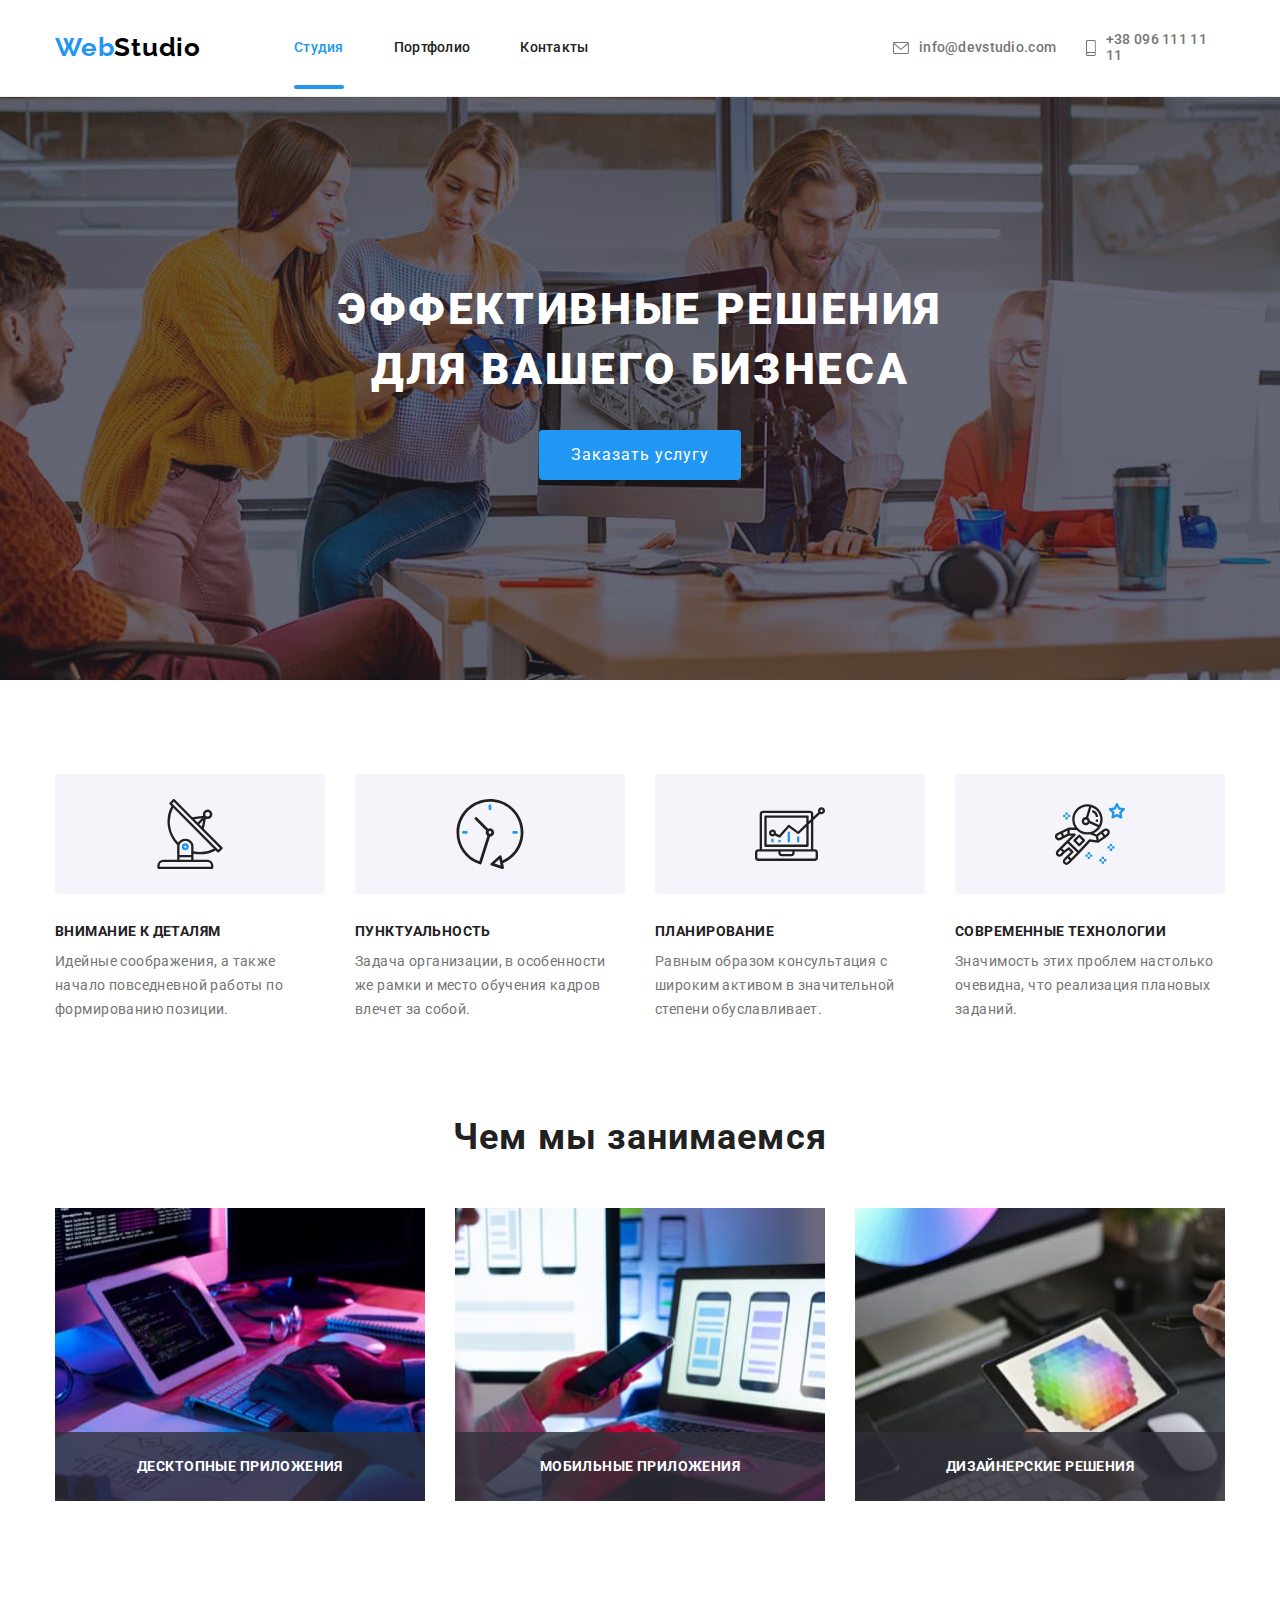
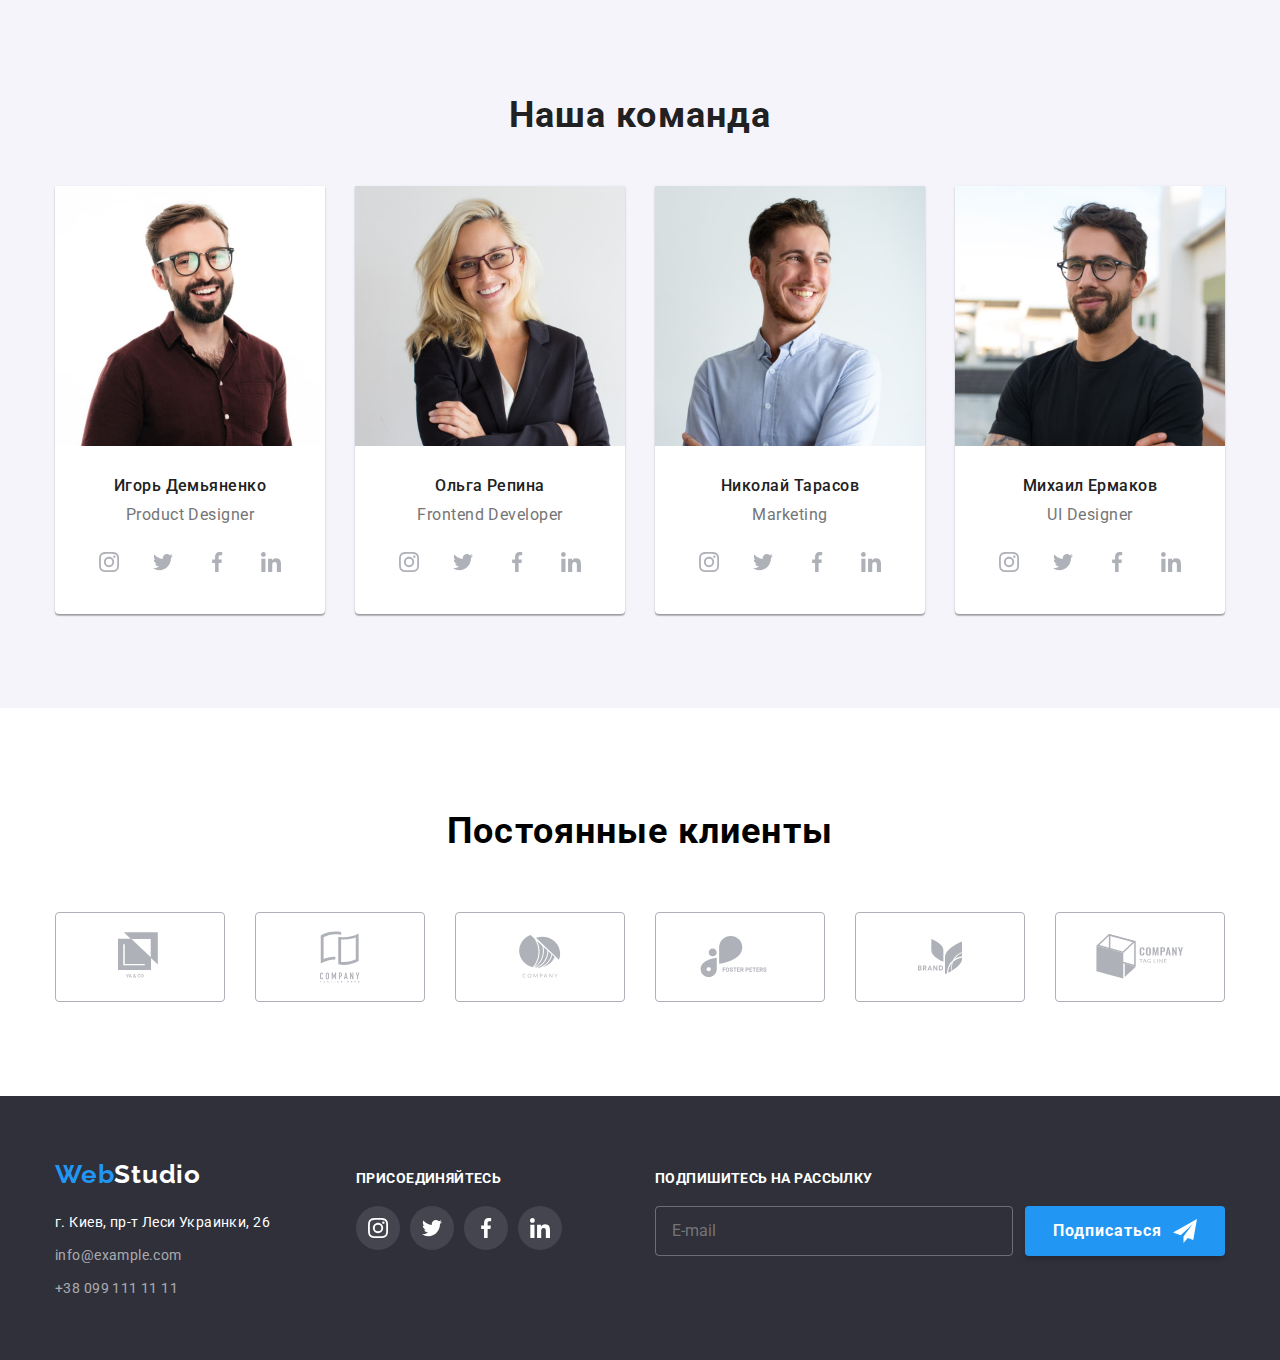
==== commit 630b64cd: "исправлена верстка" ====
--- a/index.html
+++ b/index.html
@@ -425,14 +425,12 @@
                             <label>
                                 <input class="form__input" type="email" name="email" placeholder="E-mail">
                             </label>
-                            <div>
                                 <button class="form__btn" type="submit">
                                     <svg class="form__svg">
                                         <use href="./images/icons.svg#send-modal" width="24" height="24"></use>
                                     </svg>
                                     Подписаться
                                 </button>
-                            </div>
                         </div>
                     </form>
                 </div>
--- a/css/main.min.css
+++ b/css/main.min.css
@@ -1,2 +1,2 @@
-/*! normalize.css v8.0.1 | MIT License | github.com/necolas/normalize.css */html{line-height:1.15;-webkit-text-size-adjust:100%}body{margin:0}main{display:block}h1{font-size:2em;margin:0.67em 0}hr{-webkit-box-sizing:content-box;box-sizing:content-box;height:0;overflow:visible}pre{font-family:monospace, monospace;font-size:1em}a{background-color:transparent}abbr[title]{border-bottom:none;text-decoration:underline;-webkit-text-decoration:underline dotted;text-decoration:underline dotted}b,strong{font-weight:bolder}code,kbd,samp{font-family:monospace, monospace;font-size:1em}small{font-size:80%}sub,sup{font-size:75%;line-height:0;position:relative;vertical-align:baseline}sub{bottom:-0.25em}sup{top:-0.5em}img{border-style:none}button,input,optgroup,select,textarea{font-family:inherit;font-size:100%;line-height:1.15;margin:0}button,input{overflow:visible}button,select{text-transform:none}button,[type="button"],[type="reset"],[type="submit"]{-webkit-appearance:button}button::-moz-focus-inner,[type="button"]::-moz-focus-inner,[type="reset"]::-moz-focus-inner,[type="submit"]::-moz-focus-inner{border-style:none;padding:0}button:-moz-focusring,[type="button"]:-moz-focusring,[type="reset"]:-moz-focusring,[type="submit"]:-moz-focusring{outline:1px dotted ButtonText}fieldset{padding:0.35em 0.75em 0.625em}legend{-webkit-box-sizing:border-box;box-sizing:border-box;color:inherit;display:table;max-width:100%;padding:0;white-space:normal}progress{vertical-align:baseline}textarea{overflow:auto}[type="checkbox"],[type="radio"]{-webkit-box-sizing:border-box;box-sizing:border-box;padding:0}[type="number"]::-webkit-inner-spin-button,[type="number"]::-webkit-outer-spin-button{height:auto}[type="search"]{-webkit-appearance:textfield;outline-offset:-2px}[type="search"]::-webkit-search-decoration{-webkit-appearance:none}::-webkit-file-upload-button{-webkit-appearance:button;font:inherit}details{display:block}summary{display:list-item}template{display:none}[hidden]{display:none}:root{--blue-text: rgba(33, 150, 243, 1);--blue-background: rgba(33, 150, 243, 1);--grey-team-background: rgba(245, 244, 250, 1);--black-text-logo: rgba(0, 0, 0, 1);--black-text: rgba(33, 33, 33, 1);--grey-text: rgba(117, 117, 117, 1);--white-text: rgba(255, 255, 255, 1);--white-text-op60: rgba(255, 255, 255, 0.6);--black-background: rgba(47, 48, 58, 1);--black-shadow-op15: rgba(0, 0, 0, 0.15);--grey-border: rgba(238, 238, 238, 1);--list-gap: 30px;--clients-svg-color: #AFB1B8;--accent-text: #2196F3;--clients-svg-color: rgba(175, 177, 184, 1);--transition-function: 250ms cubic-bezier(0.4, 0, 0.2, 1);--overlflow-function: rgba(33, 150, 243, 0.9)}body{font-family:'Roboto', sans-serif;margin:0;padding-top:80px}a{text-decoration:none}ul{list-style:none}*,*::before,*::after{-webkit-box-sizing:border-box;box-sizing:border-box}a,p,ul,li{display:inline-block;margin:0px;padding:0px}pre{margin:0px;padding:0px}img{display:block;max-width:100%}main{background-color:var(--white-text)}.visually-hidden{position:absolute;width:1px;height:1px;margin:-1px;border:0px;padding:0px;white-space:nowrap;-webkit-clip-path:inset(100%);clip-path:inset(100%);clip:rect(0 0 0 0);overflow:hidden}.container{width:1200px;padding-left:15px;padding-right:15px;margin-left:auto;margin-right:auto}.site-header{background-color:var(--white-text);-webkit-box-sizing:content-box;box-sizing:content-box;position:fixed;z-index:100;top:0;left:0;width:100%;min-height:80px;border-bottom:1px solid;border-color:var(--grey-border)}.site-header__nav,.site-menu,.site-contact{display:-webkit-box;display:-ms-flexbox;display:flex;-webkit-box-pack:start;-ms-flex-pack:start;justify-content:flex-start;-webkit-box-align:center;-ms-flex-align:center;align-items:center}.logo{padding-top:24px;padding-bottom:24px;font-family:'Raleway', sans-serif;font-style:normal;font-weight:bold;font-size:26px;line-height:1.19;letter-spacing:0.03em;color:var(--black-text-logo)}.logotip{color:var(--blue-text)}.site-menu{max-width:294px;max-height:16px;margin-left:93px;-webkit-transition:var(--transition-function);transition:var(--transition-function)}.site-menu__link.site-menu__link--current{color:var(--blue-text);position:relative}.site-menu__link.site-menu__link--current::after{content:'';position:absolute;display:block;width:100%;height:4px;background-color:var(--blue-text);border-radius:2px;bottom:-1px}.site-menu__item{margin-right:50px}.site-menu__link,.site-contact__link{display:block;padding-top:32px;padding-bottom:32px;font-family:Roboto;font-style:normal;font-weight:500;font-size:14px;line-height:1.14;letter-spacing:0.02em;color:var(--black-text);-webkit-transition:var(--transition-function);transition:var(--transition-function)}.site-menu__link:hover,.site-menu__link:focus,.site-contact__link:hover,.site-contact__link:focus{color:var(--blue-text);-webkit-transition:var(--transition-function);transition:var(--transition-function)}.site-contact{-webkit-box-sizing:content-box;box-sizing:content-box;margin-left:305px}.site-contact__item{display:-webkit-inline-box;display:-ms-inline-flexbox;display:inline-flex;-webkit-box-pack:center;-ms-flex-pack:center;justify-content:center;-webkit-box-align:center;-ms-flex-align:center;align-items:center}.site-contact__item:first-child{margin-right:30px}.site-contact__link{display:-webkit-box;display:-ms-flexbox;display:flex;-webkit-box-align:center;-ms-flex-align:center;align-items:center;color:var(--grey-text)}.site-contact__link:hover,.site-contact__link:focus{color:var(--blue-text);-webkit-transition:var(--transition-function);transition:var(--transition-function)}.site-contact{display:-webkit-inline-box;display:-ms-inline-flexbox;display:inline-flex;-webkit-box-pack:center;-ms-flex-pack:center;justify-content:center;-webkit-box-align:center;-ms-flex-align:center;align-items:center}.site-contact__svg{fill:var(--accent-text);margin-right:10px;fill:currentColor}.site-footer{background-color:var(--black-background)}.site-footer__container{display:-webkit-box;display:-ms-flexbox;display:flex;-webkit-box-align:baseline;-ms-flex-align:baseline;align-items:baseline;padding-top:60px;padding-bottom:60px}.address{display:-webkit-box;display:-ms-flexbox;display:flex;-webkit-box-orient:vertical;-webkit-box-direction:normal;-ms-flex-direction:column;flex-direction:column}.contact{margin-right:70px}.site-address__logo{font-family:'Raleway', sans-serif;font-style:normal;font-weight:bold;font-size:26px;line-height:31px;letter-spacing:0.03em;color:var(--white-text)}.site-address__color{color:var(--blue-text)}.site-address__text{margin-top:20px;margin-bottom:0px;font-style:normal;font-weight:normal;font-size:14px;line-height:24px;letter-spacing:0.03em;color:var(--white-text)}.address-list__item{margin-top:9px;margin-bottom:0px}.address-list__link{font-family:Roboto;font-style:normal;font-weight:normal;font-size:14px;line-height:24px;letter-spacing:0.03em;color:var(--white-text-op60)}.network__title{margin:0px;padding:0px;margin-bottom:20px;font-size:14px;line-height:calc(16 / 14);letter-spacing:0.03em;text-transform:uppercase;color:var(--white-text)}.network__item:not(:last-child){margin-right:10px}.network__link{display:-webkit-box;display:-ms-flexbox;display:flex;-webkit-box-pack:center;-ms-flex-pack:center;justify-content:center;-webkit-box-align:center;-ms-flex-align:center;align-items:center;width:44px;height:44px;color:var(--white-text);background:rgba(255,255,255,0.1);border-radius:50%;-webkit-transition:var(--transition-function);transition:var(--transition-function)}.network__link:hover,.network__link:focus{background-color:var(--accent-text);border-radius:50%;color:var(--white-text);-webkit-transition:var(--transition-function);transition:var(--transition-function)}.natwork__svg{width:20px;height:20px;fill:currentColor}.network__menu,.network__item{display:-webkit-box;display:-ms-flexbox;display:flex}.form{margin-left:93px}.form__title{margin-bottom:20px;font-size:14px;line-height:calc(16 / 14);letter-spacing:0.03em;text-transform:uppercase;color:var(--white-text)}.form__box,.form__thumb{display:-webkit-box;display:-ms-flexbox;display:flex}.form__input{font-family:inherit;font-size:100%;line-height:1.15;width:358px;height:50px;padding:15px 16px;color:var(--white-text);border:1px solid rgba(255,255,255,0.3);-webkit-box-sizing:border-box;box-sizing:border-box;border-radius:4px;background:transparent;-webkit-transition:border-color var(--transition-function);transition:border-color var(--transition-function)}.form__input:focus{outline:none;border-color:var(--accent-text)}.form__btn{font-family:Roboto;font-weight:700;font-size:16px;line-height:calc(30 / 16);letter-spacing:0.06em;-webkit-box-shadow:0px 4px 4px rgba(0,0,0,0.15);box-shadow:0px 4px 4px rgba(0,0,0,0.15);border-radius:4px;border:none;cursor:pointer;position:relative;padding-top:10px 28px;width:200px;display:-webkit-box;display:-ms-flexbox;display:flex;padding:10px 28px;margin-left:12px;display:flex;-webkit-box-align:center;-ms-flex-align:center;align-items:center;-webkit-box-pack:justify;-ms-flex-pack:justify;justify-content:space-between;background:var(--accent-text);color:var(--white-text)}.form__svg{position:absolute;margin-left:10px;right:28px;top:13px;width:24px;height:24px}.hero{max-width:1600px;margin:0 auto;background-color:var(--black-background);background-position:center;background-repeat:no-repeat;background-image:-webkit-gradient(linear, left top, right top, from(rgba(47,48,58,0.4)), to(rgba(47,48,58,0.4))),url(../images/hero.jpg);background-image:linear-gradient(to right, rgba(47,48,58,0.4), rgba(47,48,58,0.4)),url(../images/hero.jpg)}.hero__container{text-align:center;padding-top:200px;padding-bottom:200px}.hero__title{color:var(--white-text);margin-top:0px;margin-bottom:30px;font-weight:900;font-size:44px;line-height:1.36;letter-spacing:0.06em;text-transform:uppercase}.hero__btn{border:none;font-size:16px;line-height:1.88;letter-spacing:0.06em;cursor:pointer;color:var(--white-text);background-color:var(--accent-text);border-radius:4px;padding:10px 32px;min-width:200px}.backdrop.is-hidden{opacity:0;pointer-events:none;visibility:hidden;-webkit-transition:var(--transition-function);transition:var(--transition-function)}.backdrop{position:fixed;top:0;left:0;width:100vw;height:100vh;z-index:101;background:rgba(0,0,0,0.2);visibility:visible;opacity:1;-webkit-transition:var(--transition-function);transition:var(--transition-function)}.backdrop-modal{position:absolute;top:50%;left:50%;width:528px;min-height:581px;padding:40px;border-radius:4px;background-color:var(--white-text);-webkit-box-shadow:0px 1px 3px rgba(0,0,0,0.12),0px 1px 1px rgba(0,0,0,0.14),0px 2px 1px rgba(0,0,0,0.2);box-shadow:0px 1px 3px rgba(0,0,0,0.12),0px 1px 1px rgba(0,0,0,0.14),0px 2px 1px rgba(0,0,0,0.2);-webkit-transform:translate(-50%, -50%) scale(1);transform:translate(-50%, -50%) scale(1);-webkit-transition:var(--transition-function);transition:var(--transition-function)}.is-hidden .hero-modal{-webkit-transform:translate(-50%, -50%) scale(1.25);transform:translate(-50%, -50%) scale(1.25);-webkit-transition:var(--transition-function);transition:var(--transition-function)}.backdrop-modal__button{position:absolute;top:8px;right:8px;display:-webkit-box;display:-ms-flexbox;display:flex;-webkit-box-align:center;-ms-flex-align:center;align-items:center;-webkit-box-pack:center;-ms-flex-pack:center;justify-content:center;width:30px;height:30px;background:var(--white-text);border:1px solid rgba(0,0,0,0.1);border-radius:50%;-webkit-transition:var(--transition-function);transition:var(--transition-function)}.backdrop-modal__button:active{outline:none}.backdrop-modal__svg{-webkit-transition:fill var(--transition-function);transition:fill var(--transition-function)}.backdrop-modal__svg:hover,.backdrop-modal__svg:focus{fill:var(--accent-text);-webkit-transition:var(--transition-function);transition:var(--transition-function)}.backdrop-modal__title{margin:0;padding:0;margin-bottom:12px;font-family:Roboto;font-style:normal;font-weight:bold;font-size:20px;line-height:calc(23/20);text-align:center;letter-spacing:0.03em;color:var(--black-text)}.order__label{font-family:Roboto;font-style:normal;font-weight:normal;font-size:12px;line-height:calc(14/12);letter-spacing:0.01em;color:var(--grey-text)}.checkbox__text{font-family:Roboto;font-style:normal;font-weight:normal;font-size:14px;line-height:calc(24/14);letter-spacing:0.03em;color:var(--grey-text);margin-left:7px}.checkbox__link{text-decoration:underline;color:var(--accent-text)}.order__input{padding-left:42px;-webkit-transition:var(--transition-function);transition:var(--transition-function)}.order{margin-top:10px}.order__input{width:100%;border:1px solid rgba(33,33,33,0.2);border-radius:4px;font-family:inherit;height:40px;margin-top:4px}.order__input:focus+.order__svg{fill:var(--accent-text);-webkit-transition:var(--transition-function);transition:var(--transition-function)}.order__input:focus{border-color:var(--accent-text);outline:none}.order__input--textarea{max-width:100%;height:120px;resize:none;padding:12px 16px}.order__thumb{position:relative}.order__svg{position:absolute;top:50%;left:12px;-webkit-transform:translateY(-50%);transform:translateY(-50%);-webkit-transition:var(--transition-function);transition:var(--transition-function)}.order--check{margin:20px 0 30px 12px}.checkbox{display:-webkit-box;display:-ms-flexbox;display:flex;-webkit-box-align:center;-ms-flex-align:center;align-items:center}.checkbox__input{display:-webkit-box;display:-ms-flexbox;display:flex;-webkit-box-align:center;-ms-flex-align:center;align-items:center;position:absolute;-webkit-appearance:none;-moz-appearance:none;appearance:none;width:16px;height:15px;border:2px solid var(--black-text);border-radius:2px}.checkbox__input:checked ~ .checkbox__image{opacity:1;border:none}.checkbox__input:checked ~ .checkbox__icon{border-color:var(--accent-text);background-color:var(--accent-text);background-image:url("./images/icons.svg#check-modal");background-size:contain;background-origin:border-box;-webkit-transition:var(--transition-function);transition:var(--transition-function)}.checkbox__image{cursor:pointer;fill:none;-webkit-transition:fill var(--transition-function),opacity var(--transition-function);transition:fill var(--transition-function),opacity var(--transition-function);opacity:0;z-index:1}.send-modal__btn{font-family:Roboto;font-style:normal;font-weight:bold;border:none;font-size:16px;line-height:calc(30/16);letter-spacing:0.06em;cursor:pointer;color:var(--white-text);background-color:var(--accent-text);border-radius:4px;padding:10px 55px;min-width:200px}.send-modal{display:-webkit-box;display:-ms-flexbox;display:flex;-webkit-box-pack:center;-ms-flex-pack:center;justify-content:center}.features{padding-top:94px;padding-bottom:94px}.features__name{padding:0;margin:0;display:-webkit-box;display:-ms-flexbox;display:flex;-ms-flex-wrap:wrap;flex-wrap:wrap;margin-left:calc(-1 * var(--list-gap));margin-top:calc(-1 * var(--list-gap))}.features__item{-ms-flex-preferred-size:calc(100% / 4 - var(--list-gap));flex-basis:calc(100% / 4 - var(--list-gap));margin-left:var(--list-gap);margin-top:var(--list-gap)}.features__thumb{display:-webkit-box;display:-ms-flexbox;display:flex;background:#F5F4FA;border-radius:4px;-webkit-box-pack:center;-ms-flex-pack:center;justify-content:center;-webkit-box-align:center;-ms-flex-align:center;align-items:center;margin-bottom:30px;width:270px;height:120px}.features__title{margin:0px;padding:0px;font-family:Roboto;font-style:normal;font-weight:bold;font-size:14px;line-height:1.14;letter-spacing:0.03em;text-transform:uppercase;color:var(--black-text);margin-bottom:10px}.features__pre{font-family:Roboto;font-style:normal;font-weight:normal;font-size:14px;line-height:1.71;letter-spacing:0.03em;color:var(--grey-text)}.passion{padding-bottom:94px}.passion__title{font-style:normal;font-weight:bold;font-size:36px;line-height:1.167;letter-spacing:0.03em;color:var(--black-text);display:-webkit-box;display:-ms-flexbox;display:flex;-webkit-box-pack:center;-ms-flex-pack:center;justify-content:center;margin-top:0px;margin-bottom:50px}.passion__name{padding:0;margin:0;display:-webkit-box;display:-ms-flexbox;display:flex;-ms-flex-wrap:wrap;flex-wrap:wrap;margin-left:calc(-1 * var(--list-gap));margin-top:calc(-1 * var(--list-gap))}.passion__item{-ms-flex-preferred-size:calc(100% / 3 - var(--list-gap));flex-basis:calc(100% / 3 - var(--list-gap));margin-left:var(--list-gap);margin-top:var(--list-gap)}.passion__card{font-family:Roboto;font-style:normal;font-weight:bold;font-size:14px;line-height:1.14;text-align:center;letter-spacing:0.03em;text-transform:uppercase;position:absolute;content:"";bottom:0;width:100%;bottom:0;padding:27px 82px;color:var(--white-text);background:rgba(47,48,58,0.8)}.passion__thumb{position:relative;display:inline-block}.team{background-color:var(--grey-team-background);padding-top:94px;padding-bottom:94px}.team__title{font-style:normal;font-weight:bold;font-size:36px;line-height:1.167;letter-spacing:0.03em;color:var(--black-text);margin:0px;padding:0px;display:-webkit-box;display:-ms-flexbox;display:flex;-webkit-box-pack:center;-ms-flex-pack:center;justify-content:center;margin-bottom:50px}.team__name{padding:0;margin:0;display:-webkit-box;display:-ms-flexbox;display:flex;-ms-flex-wrap:wrap;flex-wrap:wrap;margin-left:calc(-1 * var(--list-gap));margin-top:calc(-1 * var(--list-gap))}.team__item{-ms-flex-preferred-size:calc(100% / 4 - var(--list-gap));flex-basis:calc(100% / 4 - var(--list-gap));margin-left:var(--list-gap);margin-top:var(--list-gap);background-color:var(--white-text);-webkit-box-shadow:0px 1px 3px rgba(0,0,0,0.12),0px 1px 1px rgba(0,0,0,0.14),0px 2px 1px rgba(0,0,0,0.2);box-shadow:0px 1px 3px rgba(0,0,0,0.12),0px 1px 1px rgba(0,0,0,0.14),0px 2px 1px rgba(0,0,0,0.2);border-radius:0px 0px 4px 4px}.worker__title,.worker__text{display:-webkit-box;display:-ms-flexbox;display:flex;-webkit-box-pack:center;-ms-flex-pack:center;justify-content:center}.worker__title{font-style:normal;font-weight:500;font-size:16px;line-height:1.188;letter-spacing:0.03em;padding:0px;margin-top:0px;margin-bottom:10px;color:var(--black-text)}.worker{padding:30px 32px}.worker__text{font-style:normal;font-weight:normal;font-size:16px;line-height:1.188;letter-spacing:0.03em;color:var(--grey-text);margin-bottom:16px}.worker__menu{display:-webkit-box;display:-ms-flexbox;display:flex;-webkit-box-align:center;-ms-flex-align:center;align-items:center}.worker__item:not(:last-child){margin-right:10px}.worker__link{display:-webkit-box;display:-ms-flexbox;display:flex;-webkit-box-pack:center;-ms-flex-pack:center;justify-content:center;-webkit-box-align:center;-ms-flex-align:center;align-items:center;width:44px;height:44px;color:var(--clients-svg-color);-webkit-transition:var(--transition-function);transition:var(--transition-function)}.worker__link:hover,.worker__link:focus{background-color:var(--accent-text);border-radius:50%;color:var(--white-text);-webkit-transition:var(--transition-function);transition:var(--transition-function)}.worker__svg{fill:currentColor}.clients{padding-top:94px;padding-bottom:94px;text-align:center}.clients__title{margin:0px;padding:0px;font-size:36px;line-height:1.666;letter-spacing:0.03em;margin-bottom:50px}.clients__name{display:-webkit-box;display:-ms-flexbox;display:flex;-ms-flex-wrap:wrap;flex-wrap:wrap;margin-right:-30px;margin-top:-30px}.clients__item{margin-right:30px;margin-top:30px}.clients__link{display:-webkit-box;display:-ms-flexbox;display:flex;-webkit-box-pack:center;-ms-flex-pack:center;justify-content:center;-webkit-box-align:center;-ms-flex-align:center;align-items:center;width:170px;height:90px;color:var(--clients-svg-color);border-radius:4px;border:1px solid var(--clients-svg-color);-webkit-transition:var(--transition-function);transition:var(--transition-function)}.clients__link:hover,.clients__link:focus{color:var(--accent-text);border:1px solid var(--accent-text);-webkit-transition:var(--transition-function);transition:var(--transition-function)}.clients__logo{fill:currentColor}.menu{padding-top:94px;padding-bottom:94px}.menu__list{display:-webkit-box;display:-ms-flexbox;display:flex;-webkit-box-pack:center;-ms-flex-pack:center;justify-content:center;padding-top:0px;padding-bottom:0px;margin-bottom:50px}.menu__item:not(:last-child){margin-right:8px}.menu__link{background-color:var(--grey-team-background);font-style:normal;font-weight:500;font-size:16px;line-height:1.6;letter-spacing:0.03em;border-radius:4px;padding:6px 22px;color:var(--black-text);-webkit-transition:var(--transition-function);transition:var(--transition-function)}.menu__link:hover,.menu__link:focus{background-color:var(--blue-background);color:var(--white-text);-webkit-box-shadow:0px 2px 2px 0px rgba(0,0,0,0.12),0px 1px 2px 0px rgba(0,0,0,0.08),0px 3px 1px 0px rgba(0,0,0,0.1);box-shadow:0px 2px 2px 0px rgba(0,0,0,0.12),0px 1px 2px 0px rgba(0,0,0,0.08),0px 3px 1px 0px rgba(0,0,0,0.1);-webkit-transition:var(--transition-function);transition:var(--transition-function)}.poster-list{padding:0;margin:0;display:-webkit-box;display:-ms-flexbox;display:flex;-ms-flex-wrap:wrap;flex-wrap:wrap;margin-left:calc(-1 * var(--list-gap));margin-top:calc(-1 * var(--list-gap))}.poster-list__item{max-width:370px;-ms-flex-preferred-size:calc(100% / 3 - var(--list-gap));flex-basis:calc(100% / 3 - var(--list-gap));margin-left:var(--list-gap);margin-top:var(--list-gap);border:1px solid;border-color:var(--grey-border);-webkit-transition:var(--transition-function);transition:var(--transition-function)}.poster-list__item:hover,.poster-list__item:focus{-webkit-transition:var(--transition-function);transition:var(--transition-function);-webkit-box-shadow:0px 1px 1px rgba(0,0,0,0.12),0px 4px 4px rgba(0,0,0,0.06),1px 4px 6px rgba(0,0,0,0.16);box-shadow:0px 1px 1px rgba(0,0,0,0.12),0px 4px 4px rgba(0,0,0,0.06),1px 4px 6px rgba(0,0,0,0.16)}.poster-list__item:hover .poster-overlay,.poster-list__item:focus .poster-overlay{opacity:1;-webkit-transform:translateY(0);transform:translateY(0);z-index:2;-webkit-transition:var(--transition-function);transition:var(--transition-function)}.poster-card__image{display:block;max-width:100%;height:auto}.poster-content{padding:20px 24px}.poster-content__title{font-style:normal;font-weight:bold;font-size:18px;line-height:2;letter-spacing:0.06em;margin:0px;padding:0px;margin-bottom:4px;color:var(--black-text)}.poster-content__text{font-style:normal;font-weight:normal;font-size:16px;line-height:1.88;letter-spacing:0.03em;color:var(--grey-text)}.poster-card{position:relative;overflow:hidden}.poster-overlay{font-family:Roboto;font-style:normal;font-weight:normal;font-size:18px;line-height:1.56;letter-spacing:0.03em;background:var(--overlflow-function);position:absolute;display:inline-block;content:"";width:100%;height:100%;top:0;left:0;padding:63px 24px;opacity:1;-webkit-transition:var(--transition-function);transition:var(--transition-function);-webkit-transform:translateY(101%);transform:translateY(101%);z-index:1}.poster-overlay__text{font-family:Roboto;font-style:normal;font-weight:normal;font-size:18px;line-height:1.56;letter-spacing:0.03em;color:var(--white-text)}
+/*! normalize.css v8.0.1 | MIT License | github.com/necolas/normalize.css */html{line-height:1.15;-webkit-text-size-adjust:100%}body{margin:0}main{display:block}h1{font-size:2em;margin:0.67em 0}hr{-webkit-box-sizing:content-box;box-sizing:content-box;height:0;overflow:visible}pre{font-family:monospace, monospace;font-size:1em}a{background-color:transparent}abbr[title]{border-bottom:none;text-decoration:underline;-webkit-text-decoration:underline dotted;text-decoration:underline dotted}b,strong{font-weight:bolder}code,kbd,samp{font-family:monospace, monospace;font-size:1em}small{font-size:80%}sub,sup{font-size:75%;line-height:0;position:relative;vertical-align:baseline}sub{bottom:-0.25em}sup{top:-0.5em}img{border-style:none}button,input,optgroup,select,textarea{font-family:inherit;font-size:100%;line-height:1.15;margin:0}button,input{overflow:visible}button,select{text-transform:none}button,[type="button"],[type="reset"],[type="submit"]{-webkit-appearance:button}button::-moz-focus-inner,[type="button"]::-moz-focus-inner,[type="reset"]::-moz-focus-inner,[type="submit"]::-moz-focus-inner{border-style:none;padding:0}button:-moz-focusring,[type="button"]:-moz-focusring,[type="reset"]:-moz-focusring,[type="submit"]:-moz-focusring{outline:1px dotted ButtonText}fieldset{padding:0.35em 0.75em 0.625em}legend{-webkit-box-sizing:border-box;box-sizing:border-box;color:inherit;display:table;max-width:100%;padding:0;white-space:normal}progress{vertical-align:baseline}textarea{overflow:auto}[type="checkbox"],[type="radio"]{-webkit-box-sizing:border-box;box-sizing:border-box;padding:0}[type="number"]::-webkit-inner-spin-button,[type="number"]::-webkit-outer-spin-button{height:auto}[type="search"]{-webkit-appearance:textfield;outline-offset:-2px}[type="search"]::-webkit-search-decoration{-webkit-appearance:none}::-webkit-file-upload-button{-webkit-appearance:button;font:inherit}details{display:block}summary{display:list-item}template{display:none}[hidden]{display:none}:root{--blue-text: rgba(33, 150, 243, 1);--blue-background: rgba(33, 150, 243, 1);--grey-team-background: rgba(245, 244, 250, 1);--black-text-logo: rgba(0, 0, 0, 1);--black-text: rgba(33, 33, 33, 1);--grey-text: rgba(117, 117, 117, 1);--white-text: rgba(255, 255, 255, 1);--white-text-op60: rgba(255, 255, 255, 0.6);--black-background: rgba(47, 48, 58, 1);--black-shadow-op15: rgba(0, 0, 0, 0.15);--grey-border: rgba(238, 238, 238, 1);--list-gap: 30px;--clients-svg-color: #AFB1B8;--accent-text: #2196F3;--clients-svg-color: rgba(175, 177, 184, 1);--transition-function: 250ms cubic-bezier(0.4, 0, 0.2, 1);--overlflow-function: rgba(33, 150, 243, 0.9)}body{font-family:'Roboto', sans-serif;margin:0;padding-top:80px}a{text-decoration:none}ul{list-style:none}*,*::before,*::after{-webkit-box-sizing:border-box;box-sizing:border-box}a,p,ul,li{display:inline-block;margin:0px;padding:0px}pre{margin:0px;padding:0px}img{display:block;max-width:100%}main{background-color:var(--white-text)}.visually-hidden{position:absolute;width:1px;height:1px;margin:-1px;border:0px;padding:0px;white-space:nowrap;-webkit-clip-path:inset(100%);clip-path:inset(100%);clip:rect(0 0 0 0);overflow:hidden}.container{width:1200px;padding-left:15px;padding-right:15px;margin-left:auto;margin-right:auto}.site-header{background-color:var(--white-text);-webkit-box-sizing:content-box;box-sizing:content-box;position:fixed;z-index:100;top:0;left:0;width:100%;min-height:80px;border-bottom:1px solid;border-color:var(--grey-border)}.site-header__nav,.site-menu,.site-contact{display:-webkit-box;display:-ms-flexbox;display:flex;-webkit-box-pack:start;-ms-flex-pack:start;justify-content:flex-start;-webkit-box-align:center;-ms-flex-align:center;align-items:center}.logo{padding-top:24px;padding-bottom:24px;font-family:'Raleway', sans-serif;font-style:normal;font-weight:bold;font-size:26px;line-height:1.19;letter-spacing:0.03em;color:var(--black-text-logo)}.logotip{color:var(--blue-text)}.site-menu{max-width:294px;max-height:16px;margin-left:93px;-webkit-transition:var(--transition-function);transition:var(--transition-function)}.site-menu__link.site-menu__link--current{color:var(--blue-text);position:relative}.site-menu__link.site-menu__link--current::after{content:'';position:absolute;display:block;width:100%;height:4px;background-color:var(--blue-text);border-radius:2px;bottom:-1px}.site-menu__item{margin-right:50px}.site-menu__link,.site-contact__link{display:block;padding-top:32px;padding-bottom:32px;font-family:Roboto;font-style:normal;font-weight:500;font-size:14px;line-height:1.14;letter-spacing:0.02em;color:var(--black-text);-webkit-transition:var(--transition-function);transition:var(--transition-function)}.site-menu__link:hover,.site-menu__link:focus,.site-contact__link:hover,.site-contact__link:focus{color:var(--blue-text);-webkit-transition:var(--transition-function);transition:var(--transition-function)}.site-contact{-webkit-box-sizing:content-box;box-sizing:content-box;margin-left:305px}.site-contact__item{display:-webkit-inline-box;display:-ms-inline-flexbox;display:inline-flex;-webkit-box-pack:center;-ms-flex-pack:center;justify-content:center;-webkit-box-align:center;-ms-flex-align:center;align-items:center}.site-contact__item:first-child{margin-right:30px}.site-contact__link{display:-webkit-box;display:-ms-flexbox;display:flex;-webkit-box-align:center;-ms-flex-align:center;align-items:center;color:var(--grey-text)}.site-contact__link:hover,.site-contact__link:focus{color:var(--blue-text);-webkit-transition:var(--transition-function);transition:var(--transition-function)}.site-contact{display:-webkit-inline-box;display:-ms-inline-flexbox;display:inline-flex;-webkit-box-pack:center;-ms-flex-pack:center;justify-content:center;-webkit-box-align:center;-ms-flex-align:center;align-items:center}.site-contact__svg{fill:var(--accent-text);margin-right:10px;fill:currentColor}.site-footer{background-color:var(--black-background)}.site-footer__container{display:-webkit-box;display:-ms-flexbox;display:flex;-webkit-box-align:baseline;-ms-flex-align:baseline;align-items:baseline;padding-top:60px;padding-bottom:60px}.footer-contact{display:-webkit-box;display:-ms-flexbox;display:flex;-webkit-box-orient:vertical;-webkit-box-direction:normal;-ms-flex-direction:column;flex-direction:column;margin-top:20px}.contact{margin-right:70px}.site-address__logo{font-family:'Raleway', sans-serif;font-style:normal;font-weight:bold;font-size:26px;line-height:31px;letter-spacing:0.03em;color:var(--white-text)}.site-address__color{color:var(--blue-text)}.footer-contact__text{margin-top:0px;margin-bottom:0px;font-style:normal;font-weight:normal;font-size:14px;line-height:24px;letter-spacing:0.03em;color:var(--white-text)}.footer-contact__item{margin-top:9px;margin-bottom:0px}.footer-contact__link{font-family:Roboto;font-style:normal;font-weight:normal;font-size:14px;line-height:24px;letter-spacing:0.03em;color:var(--white-text-op60)}.network__title{margin:0px;padding:0px;margin-bottom:20px;font-size:14px;line-height:calc(16 / 14);letter-spacing:0.03em;text-transform:uppercase;color:var(--white-text)}.network__item:not(:last-child){margin-right:10px}.network__link{display:-webkit-box;display:-ms-flexbox;display:flex;-webkit-box-pack:center;-ms-flex-pack:center;justify-content:center;-webkit-box-align:center;-ms-flex-align:center;align-items:center;width:44px;height:44px;color:var(--white-text);background:rgba(255,255,255,0.1);border-radius:50%;-webkit-transition:var(--transition-function);transition:var(--transition-function)}.network__link:hover,.network__link:focus{background-color:var(--accent-text);border-radius:50%;color:var(--white-text);-webkit-transition:var(--transition-function);transition:var(--transition-function)}.network__icon{width:20px;height:20px;fill:currentColor}.network__menu,.network__item{display:-webkit-box;display:-ms-flexbox;display:flex}.form{margin-left:93px}.form__title{margin-bottom:20px;font-size:14px;line-height:calc(16 / 14);letter-spacing:0.03em;text-transform:uppercase;color:var(--white-text)}.form__box,.form__thumb{display:-webkit-box;display:-ms-flexbox;display:flex}.form__input{font-family:inherit;font-size:100%;line-height:1.15;width:358px;height:50px;padding:15px 16px;color:var(--white-text);border:1px solid rgba(255,255,255,0.3);-webkit-box-sizing:border-box;box-sizing:border-box;border-radius:4px;background:transparent;-webkit-transition:border-color var(--transition-function);transition:border-color var(--transition-function)}.form__input:focus{outline:none;border-color:var(--accent-text)}.form__btn{font-family:Roboto;font-weight:700;font-size:16px;line-height:calc(30 / 16);letter-spacing:0.06em;-webkit-box-shadow:0px 4px 4px rgba(0,0,0,0.15);box-shadow:0px 4px 4px rgba(0,0,0,0.15);border-radius:4px;border:none;cursor:pointer;position:relative;padding-top:10px 28px;width:200px;display:-webkit-box;display:-ms-flexbox;display:flex;padding:10px 28px;margin-left:12px;display:flex;-webkit-box-align:center;-ms-flex-align:center;align-items:center;-webkit-box-pack:justify;-ms-flex-pack:justify;justify-content:space-between;background:var(--accent-text);color:var(--white-text)}.form__svg{position:absolute;margin-left:10px;right:28px;top:13px;width:24px;height:24px}.hero{max-width:1600px;margin:0 auto;background-color:var(--black-background);background-position:center;background-repeat:no-repeat;background-image:-webkit-gradient(linear, left top, right top, from(rgba(47,48,58,0.4)), to(rgba(47,48,58,0.4))),url(../images/hero.jpg);background-image:linear-gradient(to right, rgba(47,48,58,0.4), rgba(47,48,58,0.4)),url(../images/hero.jpg)}.hero__container{text-align:center;padding-top:200px;padding-bottom:200px}.hero__title{color:var(--white-text);margin-top:0px;margin-bottom:30px;font-weight:900;font-size:44px;line-height:1.36;letter-spacing:0.06em;text-transform:uppercase}.hero__btn{border:none;font-size:16px;line-height:1.88;letter-spacing:0.06em;cursor:pointer;color:var(--white-text);background-color:var(--accent-text);border-radius:4px;padding:10px 32px;min-width:200px}.backdrop.is-hidden{opacity:0;pointer-events:none;visibility:hidden;-webkit-transition:var(--transition-function);transition:var(--transition-function)}.backdrop{position:fixed;top:0;left:0;width:100vw;height:100vh;z-index:101;background:rgba(0,0,0,0.2);visibility:visible;opacity:1;-webkit-transition:var(--transition-function);transition:var(--transition-function)}.backdrop-modal{position:absolute;top:50%;left:50%;width:528px;min-height:581px;padding:40px;border-radius:4px;background-color:var(--white-text);-webkit-box-shadow:0px 1px 3px rgba(0,0,0,0.12),0px 1px 1px rgba(0,0,0,0.14),0px 2px 1px rgba(0,0,0,0.2);box-shadow:0px 1px 3px rgba(0,0,0,0.12),0px 1px 1px rgba(0,0,0,0.14),0px 2px 1px rgba(0,0,0,0.2);-webkit-transform:translate(-50%, -50%) scale(1);transform:translate(-50%, -50%) scale(1);-webkit-transition:var(--transition-function);transition:var(--transition-function)}.is-hidden .hero-modal{-webkit-transform:translate(-50%, -50%) scale(1.25);transform:translate(-50%, -50%) scale(1.25);-webkit-transition:var(--transition-function);transition:var(--transition-function)}.modal-close__button{position:absolute;top:8px;right:8px;display:-webkit-box;display:-ms-flexbox;display:flex;-webkit-box-align:center;-ms-flex-align:center;align-items:center;-webkit-box-pack:center;-ms-flex-pack:center;justify-content:center;width:30px;height:30px;background:var(--white-text);border:1px solid rgba(0,0,0,0.1);border-radius:50%;-webkit-transition:var(--transition-function);transition:var(--transition-function)}.modal-close__button:active{outline:none}.modal-close__svg{-webkit-transition:fill var(--transition-function);transition:fill var(--transition-function)}.modal-close__svg:hover,.modal-close__svg:focus{fill:var(--accent-text);-webkit-transition:var(--transition-function);transition:var(--transition-function)}.backdrop-modal__title{margin:0;padding:0;margin-bottom:12px;font-family:Roboto;font-style:normal;font-weight:bold;font-size:20px;line-height:calc(23/20);text-align:center;letter-spacing:0.03em;color:var(--black-text)}.order__label{font-family:Roboto;font-style:normal;font-weight:normal;font-size:12px;line-height:calc(14/12);letter-spacing:0.01em;color:var(--grey-text)}.checkbox__text{font-family:Roboto;font-style:normal;font-weight:normal;font-size:14px;line-height:calc(24/14);letter-spacing:0.03em;color:var(--grey-text);margin-left:7px}.checkbox__link{text-decoration:underline;color:var(--accent-text)}.order__input{padding-left:42px;-webkit-transition:var(--transition-function);transition:var(--transition-function)}.order{margin-top:10px}.order__input{width:100%;border:1px solid rgba(33,33,33,0.2);border-radius:4px;font-family:inherit;height:40px}.order__input:focus+.order__svg{fill:var(--accent-text);-webkit-transition:var(--transition-function);transition:var(--transition-function)}.order__input:focus{border-color:var(--accent-text);outline:none}.order__input--textarea{max-width:100%;height:120px;resize:none;padding:12px 16px}.order__thumb{position:relative;margin-top:4px}.order__icon{position:absolute;top:50%;left:12px;-webkit-transform:translateY(-50%);transform:translateY(-50%);-webkit-transition:var(--transition-function);transition:var(--transition-function)}.order--check{margin:20px 0 30px 12px}.checkbox{display:-webkit-box;display:-ms-flexbox;display:flex;-webkit-box-align:center;-ms-flex-align:center;align-items:center}.checkbox__input{display:-webkit-box;display:-ms-flexbox;display:flex;-webkit-box-align:center;-ms-flex-align:center;align-items:center;position:absolute;-webkit-appearance:none;-moz-appearance:none;appearance:none;width:16px;height:15px;border:2px solid var(--black-text);border-radius:2px}.checkbox__input:checked ~ .checkbox__image{opacity:1;border:none}.checkbox__input:checked ~ .checkbox__icon{border-color:var(--accent-text);background-color:var(--accent-text);background-image:url("./images/icons.svg#check-modal");background-size:contain;background-origin:border-box;-webkit-transition:var(--transition-function);transition:var(--transition-function)}.checkbox__image{cursor:pointer;fill:none;-webkit-transition:fill var(--transition-function),opacity var(--transition-function);transition:fill var(--transition-function),opacity var(--transition-function);opacity:0;z-index:1}.send-modal__btn{font-family:Roboto;font-style:normal;font-weight:bold;border:none;font-size:16px;line-height:calc(30/16);letter-spacing:0.06em;cursor:pointer;color:var(--white-text);background-color:var(--accent-text);border-radius:4px;padding:10px 55px;min-width:200px}.send-modal{display:-webkit-box;display:-ms-flexbox;display:flex;-webkit-box-pack:center;-ms-flex-pack:center;justify-content:center}.features{padding-top:94px;padding-bottom:94px}.features__list{padding:0;margin:0;display:-webkit-box;display:-ms-flexbox;display:flex;-ms-flex-wrap:wrap;flex-wrap:wrap;margin-left:calc(-1 * var(--list-gap));margin-top:calc(-1 * var(--list-gap))}.features__item{-ms-flex-preferred-size:calc(100% / 4 - var(--list-gap));flex-basis:calc(100% / 4 - var(--list-gap));margin-left:var(--list-gap);margin-top:var(--list-gap)}.features__thumb{display:-webkit-box;display:-ms-flexbox;display:flex;background:#F5F4FA;border-radius:4px;-webkit-box-pack:center;-ms-flex-pack:center;justify-content:center;-webkit-box-align:center;-ms-flex-align:center;align-items:center;margin-bottom:30px;width:270px;height:120px}.features__title{margin:0px;padding:0px;font-family:Roboto;font-style:normal;font-weight:bold;font-size:14px;line-height:1.14;letter-spacing:0.03em;text-transform:uppercase;color:var(--black-text);margin-bottom:10px}.features__text{font-family:Roboto;font-style:normal;font-weight:normal;font-size:14px;line-height:1.71;letter-spacing:0.03em;color:var(--grey-text)}.passion{padding-bottom:94px}.passion__title{font-style:normal;font-weight:bold;font-size:36px;line-height:1.167;letter-spacing:0.03em;color:var(--black-text);display:-webkit-box;display:-ms-flexbox;display:flex;-webkit-box-pack:center;-ms-flex-pack:center;justify-content:center;margin-top:0px;margin-bottom:50px}.passion__list{padding:0;margin:0;display:-webkit-box;display:-ms-flexbox;display:flex;-ms-flex-wrap:wrap;flex-wrap:wrap;margin-left:calc(-1 * var(--list-gap));margin-top:calc(-1 * var(--list-gap))}.passion__item{-ms-flex-preferred-size:calc(100% / 3 - var(--list-gap));flex-basis:calc(100% / 3 - var(--list-gap));margin-left:var(--list-gap);margin-top:var(--list-gap)}.passion__discription{font-family:Roboto;font-style:normal;font-weight:bold;font-size:14px;line-height:1.14;text-align:center;letter-spacing:0.03em;text-transform:uppercase;position:absolute;content:"";bottom:0;width:100%;bottom:0;padding:27px 82px;color:var(--white-text);background:rgba(47,48,58,0.8)}.passion__thumb{position:relative;display:inline-block}.team{background-color:var(--grey-team-background);padding-top:94px;padding-bottom:94px}.team__title{font-style:normal;font-weight:bold;font-size:36px;line-height:1.167;letter-spacing:0.03em;color:var(--black-text);margin:0px;padding:0px;display:-webkit-box;display:-ms-flexbox;display:flex;-webkit-box-pack:center;-ms-flex-pack:center;justify-content:center;margin-bottom:50px}.team__list{padding:0;margin:0;display:-webkit-box;display:-ms-flexbox;display:flex;-ms-flex-wrap:wrap;flex-wrap:wrap;margin-left:calc(-1 * var(--list-gap));margin-top:calc(-1 * var(--list-gap))}.team__item{-ms-flex-preferred-size:calc(100% / 4 - var(--list-gap));flex-basis:calc(100% / 4 - var(--list-gap));margin-left:var(--list-gap);margin-top:var(--list-gap);background-color:var(--white-text);-webkit-box-shadow:0px 1px 3px rgba(0,0,0,0.12),0px 1px 1px rgba(0,0,0,0.14),0px 2px 1px rgba(0,0,0,0.2);box-shadow:0px 1px 3px rgba(0,0,0,0.12),0px 1px 1px rgba(0,0,0,0.14),0px 2px 1px rgba(0,0,0,0.2);border-radius:0px 0px 4px 4px}.team-box__title,.team-box__text{display:-webkit-box;display:-ms-flexbox;display:flex;-webkit-box-pack:center;-ms-flex-pack:center;justify-content:center}.team-box__title{font-style:normal;font-weight:500;font-size:16px;line-height:1.188;letter-spacing:0.03em;padding:0px;margin-top:0px;margin-bottom:10px;color:var(--black-text)}.team-box{padding:30px 32px}.team-box__text{font-style:normal;font-weight:normal;font-size:16px;line-height:1.188;letter-spacing:0.03em;color:var(--grey-text);margin-bottom:16px}.social__list{display:-webkit-box;display:-ms-flexbox;display:flex;-webkit-box-align:center;-ms-flex-align:center;align-items:center}.social__item:not(:last-child){margin-right:10px}.social__link{display:-webkit-box;display:-ms-flexbox;display:flex;-webkit-box-pack:center;-ms-flex-pack:center;justify-content:center;-webkit-box-align:center;-ms-flex-align:center;align-items:center;width:44px;height:44px;color:var(--clients-svg-color);-webkit-transition:var(--transition-function);transition:var(--transition-function)}.social__link:hover,.social__link:focus{background-color:var(--accent-text);border-radius:50%;color:var(--white-text);-webkit-transition:var(--transition-function);transition:var(--transition-function)}.social__icon{fill:currentColor}.clients{padding-top:94px;padding-bottom:94px;text-align:center}.clients__title{margin:0px;padding:0px;font-size:36px;line-height:1.666;letter-spacing:0.03em;margin-bottom:50px}.clients__list{display:-webkit-box;display:-ms-flexbox;display:flex;-ms-flex-wrap:wrap;flex-wrap:wrap;margin-left:-30px;margin-top:-30px}.clients__item{margin-left:30px;margin-top:30px}.clients__link{display:-webkit-box;display:-ms-flexbox;display:flex;-webkit-box-pack:center;-ms-flex-pack:center;justify-content:center;-webkit-box-align:center;-ms-flex-align:center;align-items:center;width:170px;height:90px;color:var(--clients-svg-color);border-radius:4px;border:1px solid var(--clients-svg-color);-webkit-transition:var(--transition-function);transition:var(--transition-function)}.clients__link:hover,.clients__link:focus{color:var(--accent-text);border:1px solid var(--accent-text);-webkit-transition:var(--transition-function);transition:var(--transition-function)}.clients__icon{fill:currentColor}.filter{padding-top:94px;padding-bottom:94px}.filter__list{display:-webkit-box;display:-ms-flexbox;display:flex;-webkit-box-pack:center;-ms-flex-pack:center;justify-content:center;padding-top:0px;padding-bottom:0px;margin-bottom:50px}.filter__item:not(:last-child){margin-right:8px}.filter__button{background-color:var(--grey-team-background);font-style:normal;font-weight:500;font-size:16px;line-height:1.6;letter-spacing:0.03em;border-radius:4px;padding:6px 22px;color:var(--black-text);-webkit-transition:var(--transition-function);transition:var(--transition-function)}.filter__button:hover,.filter__button:focus{background-color:var(--blue-background);color:var(--white-text);-webkit-box-shadow:0px 2px 2px 0px rgba(0,0,0,0.12),0px 1px 2px 0px rgba(0,0,0,0.08),0px 3px 1px 0px rgba(0,0,0,0.1);box-shadow:0px 2px 2px 0px rgba(0,0,0,0.12),0px 1px 2px 0px rgba(0,0,0,0.08),0px 3px 1px 0px rgba(0,0,0,0.1);-webkit-transition:var(--transition-function);transition:var(--transition-function)}.project-list{padding:0;margin:0;display:-webkit-box;display:-ms-flexbox;display:flex;-ms-flex-wrap:wrap;flex-wrap:wrap;margin-left:calc(-1 * var(--list-gap));margin-top:calc(-1 * var(--list-gap))}.project-list__item{max-width:370px;-ms-flex-preferred-size:calc(100% / 3 - var(--list-gap));flex-basis:calc(100% / 3 - var(--list-gap));margin-left:var(--list-gap);margin-top:var(--list-gap);border:1px solid;border-color:var(--grey-border);-webkit-transition:var(--transition-function);transition:var(--transition-function)}.project-list__item:hover,.project-list__item:focus{-webkit-transition:var(--transition-function);transition:var(--transition-function);-webkit-box-shadow:0px 1px 1px rgba(0,0,0,0.12),0px 4px 4px rgba(0,0,0,0.06),1px 4px 6px rgba(0,0,0,0.16);box-shadow:0px 1px 1px rgba(0,0,0,0.12),0px 4px 4px rgba(0,0,0,0.06),1px 4px 6px rgba(0,0,0,0.16)}.project-list__item:hover .project-overlay,.project-list__item:focus .project-overlay{opacity:1;-webkit-transform:translateY(0);transform:translateY(0);z-index:2;-webkit-transition:var(--transition-function);transition:var(--transition-function)}.project__image{display:block;max-width:100%;height:auto}.project-content{padding:20px 24px}.project-content__title{font-style:normal;font-weight:bold;font-size:18px;line-height:2;letter-spacing:0.06em;margin:0px;padding:0px;margin-bottom:4px;color:var(--black-text)}.project-content__text{font-style:normal;font-weight:normal;font-size:16px;line-height:1.88;letter-spacing:0.03em;color:var(--grey-text)}.project__thumb{position:relative;overflow:hidden}.project-overlay{font-family:Roboto;font-style:normal;font-weight:normal;font-size:18px;line-height:1.56;letter-spacing:0.03em;background:var(--overlflow-function);position:absolute;display:inline-block;content:"";width:100%;height:100%;top:0;left:0;padding:63px 24px;opacity:1;-webkit-transition:var(--transition-function);transition:var(--transition-function);-webkit-transform:translateY(101%);transform:translateY(101%);z-index:1}.project-overlay__text{font-family:Roboto;font-style:normal;font-weight:normal;font-size:18px;line-height:1.56;letter-spacing:0.03em;color:var(--white-text)}
 /*# sourceMappingURL=main.min.css.map */